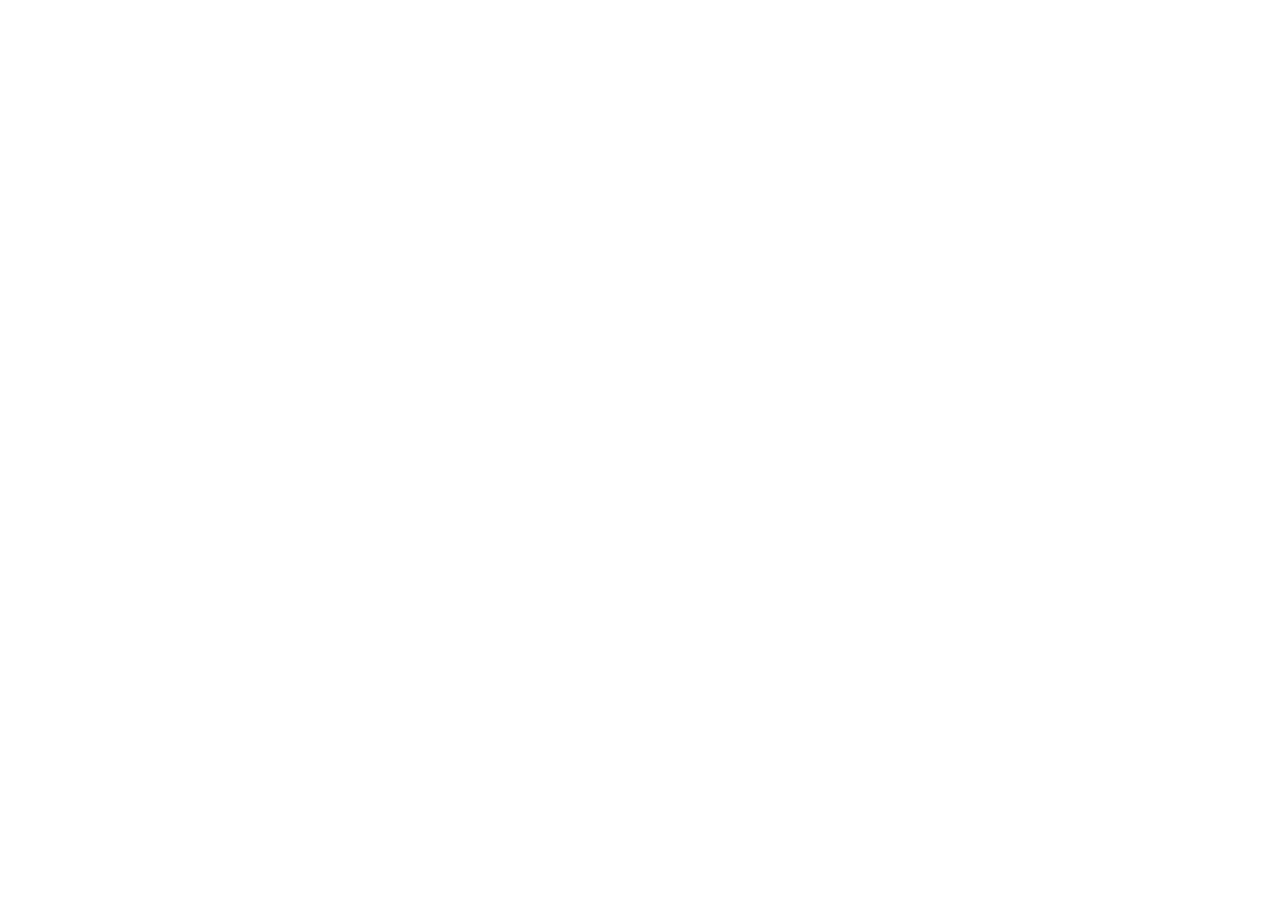
==== vision-map/index.html @ 617061dd "Add Vision Map landing page (built static site under /vision-map/) Financial Advisor Practice Audit " ====
<!doctype html>
<html lang="en">
  <head>
    <meta charset="UTF-8" />
    <meta name="viewport" content="width=device-width, initial-scale=1.0" />
    <title>Financial Advisor Practice Audit Tool | Good Life</title>
    <meta name="description" content="Run a financial plan on your own career. This free seven-part diagnostic helps financial advisors audit their practice, identify gaps, and build toward their goals.">

    <!-- GitHub Pages SPA: restore the real path saved by 404.html before the app boots -->
    <script type="text/javascript">
      (function (l) {
        if (l.search[1] === '/') {
          var decoded = l.search.slice(1).split('&').map(function (s) {
            return s.replace(/~and~/g, '&');
          }).join('?');
          window.history.replaceState(null, null, l.pathname.slice(0, -1) + decoded + l.hash);
        }
      })(window.location);
    </script>
    <meta name="author" content="Lovable" />

    <!-- TODO: Update og:title to match your application name -->
    
    
    <meta property="og:type" content="website" />
    <meta property="og:image" content="https://pub-bb2e103a32db4e198524a2e9ed8f35b4.r2.dev/fb4a0a81-963c-4d9f-8e84-7c8d6683bd85/id-preview-613f5fce--10c4ae53-5c97-4cbe-b4d2-ba5c168e3c31.lovable.app-1775057575527.png">

    <meta name="twitter:card" content="summary_large_image" />
    <meta name="twitter:site" content="@Lovable" />
    <meta name="twitter:image" content="https://pub-bb2e103a32db4e198524a2e9ed8f35b4.r2.dev/fb4a0a81-963c-4d9f-8e84-7c8d6683bd85/id-preview-613f5fce--10c4ae53-5c97-4cbe-b4d2-ba5c168e3c31.lovable.app-1775057575527.png">
  <meta property="og:title" content="Financial Advisor Practice Audit Tool | Good Life">
  <meta name="twitter:title" content="Financial Advisor Practice Audit Tool | Good Life">
  <meta property="og:description" content="Run a financial plan on your own career. This free seven-part diagnostic helps financial advisors audit their practice, identify gaps, and build toward their goals.">
  <meta name="twitter:description" content="Run a financial plan on your own career. This free seven-part diagnostic helps financial advisors audit their practice, identify gaps, and build toward their goals.">

    <!-- LinkedIn Insight Tag -->
    <script type="text/javascript">
      _linkedin_partner_id = "6134506";
      window._linkedin_data_partner_ids = window._linkedin_data_partner_ids || [];
      window._linkedin_data_partner_ids.push(_linkedin_partner_id);
    </script>
    <script type="text/javascript">
      (function(l) {
        if (!l) {
          window.lintrk = function(a,b) { window.lintrk.q.push([a,b]); };
          window.lintrk.q = [];
        }
        var s = document.getElementsByTagName("script")[0];
        var b = document.createElement("script");
        b.type = "text/javascript";
        b.async = true;
        b.src = "https://snap.licdn.com/li.lms-analytics/insight.min.js";
        s.parentNode.insertBefore(b, s);
      })(window.lintrk);
    </script>
    <script type="module" crossorigin src="/MadisonRothschildPortfolio-/vision-map/assets/index-zMKGMBoA.js"></script>
    <link rel="stylesheet" crossorigin href="/MadisonRothschildPortfolio-/vision-map/assets/index-D58qnoRh.css">
  </head>

  <body>
    <div id="root"></div>

    <!-- LinkedIn Insight Tag noscript fallback -->
    <noscript>
      <img height="1" width="1" style="display:none;" alt="" src="https://px.ads.linkedin.com/collect/?pid=6134506&fmt=gif" />
    </noscript>
  </body>
</html>
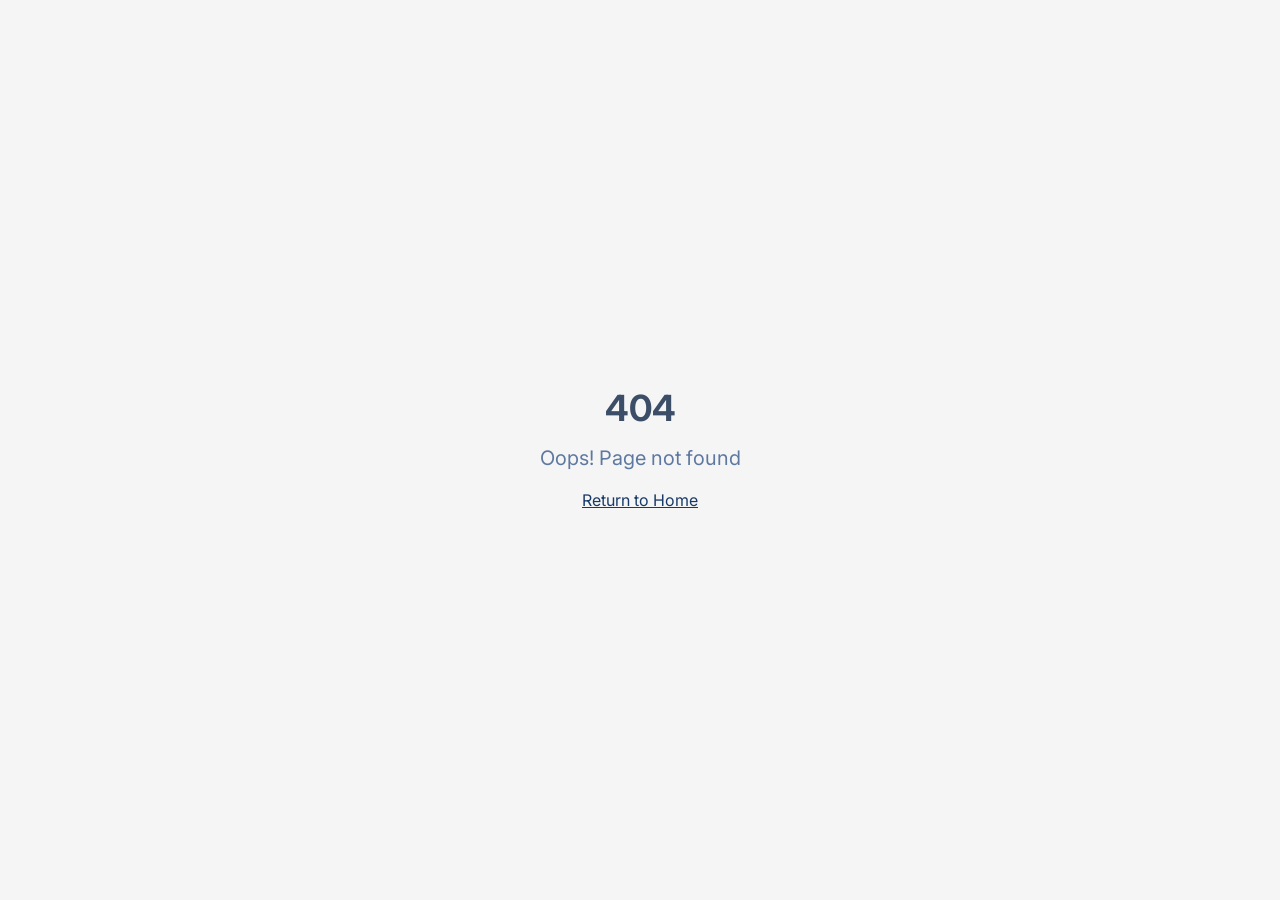
==== commit bf95ef42: "Fix Vision Map base path for Vercel (root /vision-map/) Rebuild static assets with base=/vision-map/" ====
--- a/vision-map/index.html
+++ b/vision-map/index.html
@@ -53,8 +53,8 @@
         s.parentNode.insertBefore(b, s);
       })(window.lintrk);
     </script>
-    <script type="module" crossorigin src="/MadisonRothschildPortfolio-/vision-map/assets/index-zMKGMBoA.js"></script>
-    <link rel="stylesheet" crossorigin href="/MadisonRothschildPortfolio-/vision-map/assets/index-D58qnoRh.css">
+    <script type="module" crossorigin src="/vision-map/assets/index-cSbqWLUm.js"></script>
+    <link rel="stylesheet" crossorigin href="/vision-map/assets/index-D58qnoRh.css">
   </head>
 
   <body>
--- a/vision-map/assets/index-D58qnoRh.css
+++ b/vision-map/assets/index-D58qnoRh.css
@@ -0,0 +1 @@
+@import"https://fonts.googleapis.com/css2?family=Inter:wght@300;400;500;600;700&family=Playfair+Display:wght@600;700&display=swap";*,:before,:after{--tw-border-spacing-x: 0;--tw-border-spacing-y: 0;--tw-translate-x: 0;--tw-translate-y: 0;--tw-rotate: 0;--tw-skew-x: 0;--tw-skew-y: 0;--tw-scale-x: 1;--tw-scale-y: 1;--tw-pan-x: ;--tw-pan-y: ;--tw-pinch-zoom: ;--tw-scroll-snap-strictness: proximity;--tw-gradient-from-position: ;--tw-gradient-via-position: ;--tw-gradient-to-position: ;--tw-ordinal: ;--tw-slashed-zero: ;--tw-numeric-figure: ;--tw-numeric-spacing: ;--tw-numeric-fraction: ;--tw-ring-inset: ;--tw-ring-offset-width: 0px;--tw-ring-offset-color: #fff;--tw-ring-color: rgb(59 130 246 / .5);--tw-ring-offset-shadow: 0 0 #0000;--tw-ring-shadow: 0 0 #0000;--tw-shadow: 0 0 #0000;--tw-shadow-colored: 0 0 #0000;--tw-blur: ;--tw-brightness: ;--tw-contrast: ;--tw-grayscale: ;--tw-hue-rotate: ;--tw-invert: ;--tw-saturate: ;--tw-sepia: ;--tw-drop-shadow: ;--tw-backdrop-blur: ;--tw-backdrop-brightness: ;--tw-backdrop-contrast: ;--tw-backdrop-grayscale: ;--tw-backdrop-hue-rotate: ;--tw-backdrop-invert: ;--tw-backdrop-opacity: ;--tw-backdrop-saturate: ;--tw-backdrop-sepia: ;--tw-contain-size: ;--tw-contain-layout: ;--tw-contain-paint: ;--tw-contain-style: }::backdrop{--tw-border-spacing-x: 0;--tw-border-spacing-y: 0;--tw-translate-x: 0;--tw-translate-y: 0;--tw-rotate: 0;--tw-skew-x: 0;--tw-skew-y: 0;--tw-scale-x: 1;--tw-scale-y: 1;--tw-pan-x: ;--tw-pan-y: ;--tw-pinch-zoom: ;--tw-scroll-snap-strictness: proximity;--tw-gradient-from-position: ;--tw-gradient-via-position: ;--tw-gradient-to-position: ;--tw-ordinal: ;--tw-slashed-zero: ;--tw-numeric-figure: ;--tw-numeric-spacing: ;--tw-numeric-fraction: ;--tw-ring-inset: ;--tw-ring-offset-width: 0px;--tw-ring-offset-color: #fff;--tw-ring-color: rgb(59 130 246 / .5);--tw-ring-offset-shadow: 0 0 #0000;--tw-ring-shadow: 0 0 #0000;--tw-shadow: 0 0 #0000;--tw-shadow-colored: 0 0 #0000;--tw-blur: ;--tw-brightness: ;--tw-contrast: ;--tw-grayscale: ;--tw-hue-rotate: ;--tw-invert: ;--tw-saturate: ;--tw-sepia: ;--tw-drop-shadow: ;--tw-backdrop-blur: ;--tw-backdrop-brightness: ;--tw-backdrop-contrast: ;--tw-backdrop-grayscale: ;--tw-backdrop-hue-rotate: ;--tw-backdrop-invert: ;--tw-backdrop-opacity: ;--tw-backdrop-saturate: ;--tw-backdrop-sepia: ;--tw-contain-size: ;--tw-contain-layout: ;--tw-contain-paint: ;--tw-contain-style: }*,:before,:after{box-sizing:border-box;border-width:0;border-style:solid;border-color:#e5e7eb}:before,:after{--tw-content: ""}html,:host{line-height:1.5;-webkit-text-size-adjust:100%;-moz-tab-size:4;-o-tab-size:4;tab-size:4;font-family:Inter,system-ui,sans-serif;font-feature-settings:normal;font-variation-settings:normal;-webkit-tap-highlight-color:transparent}body{margin:0;line-height:inherit}hr{height:0;color:inherit;border-top-width:1px}abbr:where([title]){-webkit-text-decoration:underline dotted;text-decoration:underline dotted}h1,h2,h3,h4,h5,h6{font-size:inherit;font-weight:inherit}a{color:inherit;text-decoration:inherit}b,strong{font-weight:bolder}code,kbd,samp,pre{font-family:ui-monospace,SFMono-Regular,Menlo,Monaco,Consolas,Liberation Mono,Courier New,monospace;font-feature-settings:normal;font-variation-settings:normal;font-size:1em}small{font-size:80%}sub,sup{font-size:75%;line-height:0;position:relative;vertical-align:baseline}sub{bottom:-.25em}sup{top:-.5em}table{text-indent:0;border-color:inherit;border-collapse:collapse}button,input,optgroup,select,textarea{font-family:inherit;font-feature-settings:inherit;font-variation-settings:inherit;font-size:100%;font-weight:inherit;line-height:inherit;letter-spacing:inherit;color:inherit;margin:0;padding:0}button,select{text-transform:none}button,input:where([type=button]),input:where([type=reset]),input:where([type=submit]){-webkit-appearance:button;background-color:transparent;background-image:none}:-moz-focusring{outline:auto}:-moz-ui-invalid{box-shadow:none}progress{vertical-align:baseline}::-webkit-inner-spin-button,::-webkit-outer-spin-button{height:auto}[type=search]{-webkit-appearance:textfield;outline-offset:-2px}::-webkit-search-decoration{-webkit-appearance:none}::-webkit-file-upload-button{-webkit-appearance:button;font:inherit}summary{display:list-item}blockquote,dl,dd,h1,h2,h3,h4,h5,h6,hr,figure,p,pre{margin:0}fieldset{margin:0;padding:0}legend{padding:0}ol,ul,menu{list-style:none;margin:0;padding:0}dialog{padding:0}textarea{resize:vertical}input::-moz-placeholder,textarea::-moz-placeholder{opacity:1;color:#9ca3af}input::placeholder,textarea::placeholder{opacity:1;color:#9ca3af}button,[role=button]{cursor:pointer}:disabled{cursor:default}img,svg,video,canvas,audio,iframe,embed,object{display:block;vertical-align:middle}img,video{max-width:100%;height:auto}[hidden]:where(:not([hidden=until-found])){display:none}:root{--background: 0 0% 100%;--foreground: 216 26% 32%;--card: 0 0% 100%;--card-foreground: 216 26% 32%;--popover: 0 0% 100%;--popover-foreground: 216 26% 32%;--primary: 214 63% 25%;--primary-foreground: 0 0% 100%;--secondary: 0 0% 96%;--secondary-foreground: 214 63% 25%;--muted: 0 0% 96%;--muted-foreground: 216 26% 50%;--accent: 204 83% 40%;--accent-foreground: 0 0% 100%;--destructive: 0 84.2% 60.2%;--destructive-foreground: 0 0% 100%;--border: 0 0% 80%;--input: 0 0% 80%;--ring: 204 83% 40%;--radius: .5rem;--grass: 82 40% 53%;--grass-foreground: 0 0% 100%;--sidebar-background: 214 63% 25%;--sidebar-foreground: 0 0% 100%;--sidebar-primary: 204 83% 40%;--sidebar-primary-foreground: 0 0% 100%;--sidebar-accent: 216 26% 32%;--sidebar-accent-foreground: 0 0% 100%;--sidebar-border: 0 0% 80%;--sidebar-ring: 204 83% 40%}.dark{--background: 214 63% 10%;--foreground: 0 0% 96%;--card: 214 63% 14%;--card-foreground: 0 0% 96%;--popover: 214 63% 14%;--popover-foreground: 0 0% 96%;--primary: 204 83% 40%;--primary-foreground: 0 0% 100%;--secondary: 216 26% 22%;--secondary-foreground: 0 0% 96%;--muted: 216 26% 22%;--muted-foreground: 0 0% 70%;--accent: 204 83% 40%;--accent-foreground: 0 0% 100%;--destructive: 0 62.8% 30.6%;--destructive-foreground: 0 0% 100%;--border: 216 26% 22%;--input: 216 26% 22%;--ring: 204 83% 40%;--sidebar-background: 214 63% 10%;--sidebar-foreground: 0 0% 96%;--sidebar-primary: 204 83% 40%;--sidebar-primary-foreground: 0 0% 100%;--sidebar-accent: 216 26% 22%;--sidebar-accent-foreground: 0 0% 96%;--sidebar-border: 216 26% 22%;--sidebar-ring: 204 83% 40%}*{border-color:hsl(var(--border))}body{background-color:hsl(var(--background));font-family:Inter,system-ui,sans-serif;color:hsl(var(--foreground))}.sr-only{position:absolute;width:1px;height:1px;padding:0;margin:-1px;overflow:hidden;clip:rect(0,0,0,0);white-space:nowrap;border-width:0}.pointer-events-none{pointer-events:none}.pointer-events-auto{pointer-events:auto}.visible{visibility:visible}.invisible{visibility:hidden}.fixed{position:fixed}.absolute{position:absolute}.relative{position:relative}.inset-0{top:0;right:0;bottom:0;left:0}.inset-x-0{left:0;right:0}.inset-y-0{top:0;bottom:0}.-bottom-12{bottom:-3rem}.-left-12{left:-3rem}.-right-12{right:-3rem}.-top-12{top:-3rem}.bottom-0{bottom:0}.left-0{left:0}.left-1{left:.25rem}.left-1\/2{left:50%}.left-2{left:.5rem}.left-\[50\%\]{left:50%}.right-0{right:0}.right-1{right:.25rem}.right-2{right:.5rem}.right-3{right:.75rem}.right-4{right:1rem}.top-0{top:0}.top-1\.5{top:.375rem}.top-1\/2{top:50%}.top-2{top:.5rem}.top-3{top:.75rem}.top-3\.5{top:.875rem}.top-4{top:1rem}.top-\[1px\]{top:1px}.top-\[50\%\]{top:50%}.top-\[60\%\]{top:60%}.top-full{top:100%}.z-0{z-index:0}.z-10{z-index:10}.z-20{z-index:20}.z-50{z-index:50}.z-\[100\]{z-index:100}.z-\[1\]{z-index:1}.-mx-1{margin-left:-.25rem;margin-right:-.25rem}.mx-2{margin-left:.5rem;margin-right:.5rem}.mx-3\.5{margin-left:.875rem;margin-right:.875rem}.mx-auto{margin-left:auto;margin-right:auto}.my-0\.5{margin-top:.125rem;margin-bottom:.125rem}.my-1{margin-top:.25rem;margin-bottom:.25rem}.-ml-4{margin-left:-1rem}.-mt-4{margin-top:-1rem}.mb-0\.5{margin-bottom:.125rem}.mb-1{margin-bottom:.25rem}.mb-12{margin-bottom:3rem}.mb-14{margin-bottom:3.5rem}.mb-2{margin-bottom:.5rem}.mb-3{margin-bottom:.75rem}.mb-4{margin-bottom:1rem}.mb-5{margin-bottom:1.25rem}.mb-6{margin-bottom:1.5rem}.mb-8{margin-bottom:2rem}.ml-1{margin-left:.25rem}.ml-auto{margin-left:auto}.mr-2{margin-right:.5rem}.mt-0\.5{margin-top:.125rem}.mt-1{margin-top:.25rem}.mt-1\.5{margin-top:.375rem}.mt-2{margin-top:.5rem}.mt-24{margin-top:6rem}.mt-3{margin-top:.75rem}.mt-4{margin-top:1rem}.mt-5{margin-top:1.25rem}.mt-6{margin-top:1.5rem}.mt-8{margin-top:2rem}.mt-auto{margin-top:auto}.block{display:block}.inline-block{display:inline-block}.flex{display:flex}.inline-flex{display:inline-flex}.table{display:table}.grid{display:grid}.hidden{display:none}.aspect-square{aspect-ratio:1 / 1}.aspect-video{aspect-ratio:16 / 9}.size-4{width:1rem;height:1rem}.h-1{height:.25rem}.h-1\.5{height:.375rem}.h-10{height:2.5rem}.h-11{height:2.75rem}.h-12{height:3rem}.h-14{height:3.5rem}.h-2{height:.5rem}.h-2\.5{height:.625rem}.h-24{height:6rem}.h-3{height:.75rem}.h-3\.5{height:.875rem}.h-4{height:1rem}.h-5{height:1.25rem}.h-6{height:1.5rem}.h-7{height:1.75rem}.h-72{height:18rem}.h-8{height:2rem}.h-9{height:2.25rem}.h-96{height:24rem}.h-\[1px\]{height:1px}.h-\[2px\]{height:2px}.h-\[3px\]{height:3px}.h-\[400px\]{height:400px}.h-\[var\(--radix-navigation-menu-viewport-height\)\]{height:var(--radix-navigation-menu-viewport-height)}.h-\[var\(--radix-select-trigger-height\)\]{height:var(--radix-select-trigger-height)}.h-auto{height:auto}.h-full{height:100%}.h-px{height:1px}.h-svh{height:100svh}.max-h-96{max-height:24rem}.max-h-\[300px\]{max-height:300px}.max-h-screen{max-height:100vh}.min-h-0{min-height:0px}.min-h-\[44px\]{min-height:44px}.min-h-\[80px\]{min-height:80px}.min-h-screen{min-height:100vh}.min-h-svh{min-height:100svh}.w-0{width:0px}.w-1{width:.25rem}.w-1\.5{width:.375rem}.w-1\/2{width:50%}.w-10{width:2.5rem}.w-11{width:2.75rem}.w-14{width:3.5rem}.w-2{width:.5rem}.w-2\.5{width:.625rem}.w-2\/3{width:66.666667%}.w-24{width:6rem}.w-3{width:.75rem}.w-3\.5{width:.875rem}.w-3\/4{width:75%}.w-4{width:1rem}.w-5{width:1.25rem}.w-6{width:1.5rem}.w-64{width:16rem}.w-7{width:1.75rem}.w-72{width:18rem}.w-8{width:2rem}.w-9{width:2.25rem}.w-96{width:24rem}.w-\[--sidebar-width\]{width:var(--sidebar-width)}.w-\[100px\]{width:100px}.w-\[1px\]{width:1px}.w-\[2px\]{width:2px}.w-\[500px\]{width:500px}.w-auto{width:auto}.w-full{width:100%}.w-max{width:-moz-max-content;width:max-content}.w-px{width:1px}.min-w-0{min-width:0px}.min-w-5{min-width:1.25rem}.min-w-\[12rem\]{min-width:12rem}.min-w-\[320px\]{min-width:320px}.min-w-\[8rem\]{min-width:8rem}.min-w-\[var\(--radix-select-trigger-width\)\]{min-width:var(--radix-select-trigger-width)}.max-w-2xl{max-width:42rem}.max-w-3xl{max-width:48rem}.max-w-4xl{max-width:56rem}.max-w-6xl{max-width:72rem}.max-w-\[--skeleton-width\]{max-width:var(--skeleton-width)}.max-w-\[760px\]{max-width:760px}.max-w-\[900px\]{max-width:900px}.max-w-lg{max-width:32rem}.max-w-max{max-width:-moz-max-content;max-width:max-content}.max-w-md{max-width:28rem}.flex-1{flex:1 1 0%}.shrink-0{flex-shrink:0}.grow{flex-grow:1}.grow-0{flex-grow:0}.basis-full{flex-basis:100%}.caption-bottom{caption-side:bottom}.border-collapse{border-collapse:collapse}.-translate-x-1\/2{--tw-translate-x: -50%;transform:translate(var(--tw-translate-x),var(--tw-translate-y)) rotate(var(--tw-rotate)) skew(var(--tw-skew-x)) skewY(var(--tw-skew-y)) scaleX(var(--tw-scale-x)) scaleY(var(--tw-scale-y))}.-translate-x-px{--tw-translate-x: -1px;transform:translate(var(--tw-translate-x),var(--tw-translate-y)) rotate(var(--tw-rotate)) skew(var(--tw-skew-x)) skewY(var(--tw-skew-y)) scaleX(var(--tw-scale-x)) scaleY(var(--tw-scale-y))}.-translate-y-1\/2{--tw-translate-y: -50%;transform:translate(var(--tw-translate-x),var(--tw-translate-y)) rotate(var(--tw-rotate)) skew(var(--tw-skew-x)) skewY(var(--tw-skew-y)) scaleX(var(--tw-scale-x)) scaleY(var(--tw-scale-y))}.translate-x-\[-50\%\]{--tw-translate-x: -50%;transform:translate(var(--tw-translate-x),var(--tw-translate-y)) rotate(var(--tw-rotate)) skew(var(--tw-skew-x)) skewY(var(--tw-skew-y)) scaleX(var(--tw-scale-x)) scaleY(var(--tw-scale-y))}.translate-x-px{--tw-translate-x: 1px;transform:translate(var(--tw-translate-x),var(--tw-translate-y)) rotate(var(--tw-rotate)) skew(var(--tw-skew-x)) skewY(var(--tw-skew-y)) scaleX(var(--tw-scale-x)) scaleY(var(--tw-scale-y))}.translate-y-\[-50\%\]{--tw-translate-y: -50%;transform:translate(var(--tw-translate-x),var(--tw-translate-y)) rotate(var(--tw-rotate)) skew(var(--tw-skew-x)) skewY(var(--tw-skew-y)) scaleX(var(--tw-scale-x)) scaleY(var(--tw-scale-y))}.rotate-45{--tw-rotate: 45deg;transform:translate(var(--tw-translate-x),var(--tw-translate-y)) rotate(var(--tw-rotate)) skew(var(--tw-skew-x)) skewY(var(--tw-skew-y)) scaleX(var(--tw-scale-x)) scaleY(var(--tw-scale-y))}.rotate-90{--tw-rotate: 90deg;transform:translate(var(--tw-translate-x),var(--tw-translate-y)) rotate(var(--tw-rotate)) skew(var(--tw-skew-x)) skewY(var(--tw-skew-y)) scaleX(var(--tw-scale-x)) scaleY(var(--tw-scale-y))}.transform{transform:translate(var(--tw-translate-x),var(--tw-translate-y)) rotate(var(--tw-rotate)) skew(var(--tw-skew-x)) skewY(var(--tw-skew-y)) scaleX(var(--tw-scale-x)) scaleY(var(--tw-scale-y))}@keyframes fade-in{0%{opacity:0;transform:translateY(10px)}to{opacity:1;transform:translateY(0)}}.animate-fade-in{animation:fade-in .5s ease-out forwards}@keyframes pulse{50%{opacity:.5}}.animate-pulse{animation:pulse 2s cubic-bezier(.4,0,.6,1) infinite}.animate-twinkle-1{animation:twinkle 3s ease-in-out infinite}.animate-twinkle-2{animation:twinkle 4s ease-in-out .5s infinite}.animate-twinkle-3{animation:twinkle 3.5s ease-in-out 1s infinite}.animate-twinkle-4{animation:twinkle 4.5s ease-in-out 1.5s infinite}@keyframes twinkle{0%,to{opacity:.2;transform:scale(1)}50%{opacity:.8;transform:scale(1.6)}}.animate-twinkle-5{animation:twinkle 3.8s ease-in-out .8s infinite}.cursor-default{cursor:default}.cursor-pointer{cursor:pointer}.touch-none{touch-action:none}.select-none{-webkit-user-select:none;-moz-user-select:none;user-select:none}.list-none{list-style-type:none}.grid-cols-2{grid-template-columns:repeat(2,minmax(0,1fr))}.grid-cols-4{grid-template-columns:repeat(4,minmax(0,1fr))}.grid-cols-\[1fr_1fr_1fr\]{grid-template-columns:1fr 1fr 1fr}.flex-row{flex-direction:row}.flex-col{flex-direction:column}.flex-col-reverse{flex-direction:column-reverse}.flex-wrap{flex-wrap:wrap}.items-start{align-items:flex-start}.items-end{align-items:flex-end}.items-center{align-items:center}.items-stretch{align-items:stretch}.justify-center{justify-content:center}.justify-between{justify-content:space-between}.gap-1{gap:.25rem}.gap-1\.5{gap:.375rem}.gap-2{gap:.5rem}.gap-2\.5{gap:.625rem}.gap-3{gap:.75rem}.gap-4{gap:1rem}.gap-6{gap:1.5rem}.gap-8{gap:2rem}.gap-\[3px\]{gap:3px}.space-x-1>:not([hidden])~:not([hidden]){--tw-space-x-reverse: 0;margin-right:calc(.25rem * var(--tw-space-x-reverse));margin-left:calc(.25rem * calc(1 - var(--tw-space-x-reverse)))}.space-x-4>:not([hidden])~:not([hidden]){--tw-space-x-reverse: 0;margin-right:calc(1rem * var(--tw-space-x-reverse));margin-left:calc(1rem * calc(1 - var(--tw-space-x-reverse)))}.space-y-1>:not([hidden])~:not([hidden]){--tw-space-y-reverse: 0;margin-top:calc(.25rem * calc(1 - var(--tw-space-y-reverse)));margin-bottom:calc(.25rem * var(--tw-space-y-reverse))}.space-y-1\.5>:not([hidden])~:not([hidden]){--tw-space-y-reverse: 0;margin-top:calc(.375rem * calc(1 - var(--tw-space-y-reverse)));margin-bottom:calc(.375rem * var(--tw-space-y-reverse))}.space-y-10>:not([hidden])~:not([hidden]){--tw-space-y-reverse: 0;margin-top:calc(2.5rem * calc(1 - var(--tw-space-y-reverse)));margin-bottom:calc(2.5rem * var(--tw-space-y-reverse))}.space-y-2>:not([hidden])~:not([hidden]){--tw-space-y-reverse: 0;margin-top:calc(.5rem * calc(1 - var(--tw-space-y-reverse)));margin-bottom:calc(.5rem * var(--tw-space-y-reverse))}.space-y-2\.5>:not([hidden])~:not([hidden]){--tw-space-y-reverse: 0;margin-top:calc(.625rem * calc(1 - var(--tw-space-y-reverse)));margin-bottom:calc(.625rem * var(--tw-space-y-reverse))}.space-y-3>:not([hidden])~:not([hidden]){--tw-space-y-reverse: 0;margin-top:calc(.75rem * calc(1 - var(--tw-space-y-reverse)));margin-bottom:calc(.75rem * var(--tw-space-y-reverse))}.space-y-4>:not([hidden])~:not([hidden]){--tw-space-y-reverse: 0;margin-top:calc(1rem * calc(1 - var(--tw-space-y-reverse)));margin-bottom:calc(1rem * var(--tw-space-y-reverse))}.space-y-5>:not([hidden])~:not([hidden]){--tw-space-y-reverse: 0;margin-top:calc(1.25rem * calc(1 - var(--tw-space-y-reverse)));margin-bottom:calc(1.25rem * var(--tw-space-y-reverse))}.space-y-6>:not([hidden])~:not([hidden]){--tw-space-y-reverse: 0;margin-top:calc(1.5rem * calc(1 - var(--tw-space-y-reverse)));margin-bottom:calc(1.5rem * var(--tw-space-y-reverse))}.overflow-auto{overflow:auto}.overflow-hidden{overflow:hidden}.overflow-y-auto{overflow-y:auto}.overflow-x-hidden{overflow-x:hidden}.whitespace-nowrap{white-space:nowrap}.break-words{overflow-wrap:break-word}.rounded{border-radius:.25rem}.rounded-2xl{border-radius:1rem}.rounded-\[18px\]{border-radius:18px}.rounded-\[2px\]{border-radius:2px}.rounded-\[inherit\]{border-radius:inherit}.rounded-full{border-radius:9999px}.rounded-lg{border-radius:var(--radius)}.rounded-md{border-radius:calc(var(--radius) - 2px)}.rounded-sm{border-radius:calc(var(--radius) - 4px)}.rounded-xl{border-radius:.75rem}.rounded-b-full{border-bottom-right-radius:9999px;border-bottom-left-radius:9999px}.rounded-t-\[10px\]{border-top-left-radius:10px;border-top-right-radius:10px}.rounded-tl-sm{border-top-left-radius:calc(var(--radius) - 4px)}.border{border-width:1px}.border-2{border-width:2px}.border-4{border-width:4px}.border-\[1\.5px\]{border-width:1.5px}.border-y{border-top-width:1px;border-bottom-width:1px}.border-b{border-bottom-width:1px}.border-l{border-left-width:1px}.border-r{border-right-width:1px}.border-t{border-top-width:1px}.border-dashed{border-style:dashed}.border-\[--color-border\]{border-color:var(--color-border)}.border-accent{border-color:hsl(var(--accent))}.border-accent\/30{border-color:hsl(var(--accent) / .3)}.border-accent\/40{border-color:hsl(var(--accent) / .4)}.border-amber-200{--tw-border-opacity: 1;border-color:rgb(253 230 138 / var(--tw-border-opacity, 1))}.border-border{border-color:hsl(var(--border))}.border-border\/50{border-color:hsl(var(--border) / .5)}.border-destructive{border-color:hsl(var(--destructive))}.border-destructive\/20{border-color:hsl(var(--destructive) / .2)}.border-destructive\/50{border-color:hsl(var(--destructive) / .5)}.border-input{border-color:hsl(var(--input))}.border-primary{border-color:hsl(var(--primary))}.border-sidebar-border{border-color:hsl(var(--sidebar-border))}.border-transparent{border-color:transparent}.border-white\/20{border-color:#fff3}.border-white\/30{border-color:#ffffff4d}.border-l-transparent{border-left-color:transparent}.border-t-transparent{border-top-color:transparent}.bg-\[--color-bg\]{background-color:var(--color-bg)}.bg-accent{background-color:hsl(var(--accent))}.bg-accent\/10{background-color:hsl(var(--accent) / .1)}.bg-accent\/5{background-color:hsl(var(--accent) / .05)}.bg-amber-50{--tw-bg-opacity: 1;background-color:rgb(255 251 235 / var(--tw-bg-opacity, 1))}.bg-background{background-color:hsl(var(--background))}.bg-background\/60{background-color:hsl(var(--background) / .6)}.bg-black\/80{background-color:#000c}.bg-border{background-color:hsl(var(--border))}.bg-card{background-color:hsl(var(--card))}.bg-destructive{background-color:hsl(var(--destructive))}.bg-destructive\/5{background-color:hsl(var(--destructive) / .05)}.bg-foreground{background-color:hsl(var(--foreground))}.bg-green-400{--tw-bg-opacity: 1;background-color:rgb(74 222 128 / var(--tw-bg-opacity, 1))}.bg-muted{background-color:hsl(var(--muted))}.bg-muted\/30{background-color:hsl(var(--muted) / .3)}.bg-muted\/50{background-color:hsl(var(--muted) / .5)}.bg-popover{background-color:hsl(var(--popover))}.bg-primary{background-color:hsl(var(--primary))}.bg-secondary{background-color:hsl(var(--secondary))}.bg-secondary\/30{background-color:hsl(var(--secondary) / .3)}.bg-sidebar{background-color:hsl(var(--sidebar-background))}.bg-sidebar-border{background-color:hsl(var(--sidebar-border))}.bg-transparent{background-color:transparent}.bg-white{--tw-bg-opacity: 1;background-color:rgb(255 255 255 / var(--tw-bg-opacity, 1))}.bg-white\/10{background-color:#ffffff1a}.bg-white\/20{background-color:#fff3}.bg-white\/30{background-color:#ffffff4d}.bg-white\/40{background-color:#fff6}.bg-white\/45{background-color:#ffffff73}.bg-white\/50{background-color:#ffffff80}.bg-white\/55{background-color:#ffffff8c}.bg-white\/60{background-color:#fff9}.bg-cover{background-size:cover}.bg-center{background-position:center}.bg-no-repeat{background-repeat:no-repeat}.fill-current{fill:currentColor}.p-0{padding:0}.p-1{padding:.25rem}.p-2{padding:.5rem}.p-3{padding:.75rem}.p-4{padding:1rem}.p-5{padding:1.25rem}.p-6{padding:1.5rem}.p-8{padding:2rem}.p-\[1px\]{padding:1px}.px-1{padding-left:.25rem;padding-right:.25rem}.px-10{padding-left:2.5rem;padding-right:2.5rem}.px-2{padding-left:.5rem;padding-right:.5rem}.px-2\.5{padding-left:.625rem;padding-right:.625rem}.px-3{padding-left:.75rem;padding-right:.75rem}.px-4{padding-left:1rem;padding-right:1rem}.px-5{padding-left:1.25rem;padding-right:1.25rem}.px-6{padding-left:1.5rem;padding-right:1.5rem}.px-8{padding-left:2rem;padding-right:2rem}.py-0\.5{padding-top:.125rem;padding-bottom:.125rem}.py-1{padding-top:.25rem;padding-bottom:.25rem}.py-1\.5{padding-top:.375rem;padding-bottom:.375rem}.py-10{padding-top:2.5rem;padding-bottom:2.5rem}.py-16{padding-top:4rem;padding-bottom:4rem}.py-2{padding-top:.5rem;padding-bottom:.5rem}.py-2\.5{padding-top:.625rem;padding-bottom:.625rem}.py-3{padding-top:.75rem;padding-bottom:.75rem}.py-4{padding-top:1rem;padding-bottom:1rem}.py-6{padding-top:1.5rem;padding-bottom:1.5rem}.py-8{padding-top:2rem;padding-bottom:2rem}.pb-3{padding-bottom:.75rem}.pb-4{padding-bottom:1rem}.pb-6{padding-bottom:1.5rem}.pb-\[340px\]{padding-bottom:340px}.pl-2\.5{padding-left:.625rem}.pl-4{padding-left:1rem}.pl-8{padding-left:2rem}.pr-2{padding-right:.5rem}.pr-2\.5{padding-right:.625rem}.pr-8{padding-right:2rem}.pt-0{padding-top:0}.pt-1{padding-top:.25rem}.pt-12{padding-top:3rem}.pt-2{padding-top:.5rem}.pt-20{padding-top:5rem}.pt-3{padding-top:.75rem}.pt-4{padding-top:1rem}.pt-6{padding-top:1.5rem}.text-left{text-align:left}.text-center{text-align:center}.align-middle{vertical-align:middle}.font-display{font-family:Playfair Display,Georgia,serif}.font-mono{font-family:ui-monospace,SFMono-Regular,Menlo,Monaco,Consolas,Liberation Mono,Courier New,monospace}.text-2xl{font-size:1.5rem;line-height:2rem}.text-3xl{font-size:1.875rem;line-height:2.25rem}.text-4xl{font-size:2.25rem;line-height:2.5rem}.text-\[0\.8rem\]{font-size:.8rem}.text-\[10px\]{font-size:10px}.text-\[11px\]{font-size:11px}.text-base{font-size:1rem;line-height:1.5rem}.text-lg{font-size:1.125rem;line-height:1.75rem}.text-sm{font-size:.875rem;line-height:1.25rem}.text-xl{font-size:1.25rem;line-height:1.75rem}.text-xs{font-size:.75rem;line-height:1rem}.font-bold{font-weight:700}.font-medium{font-weight:500}.font-normal{font-weight:400}.font-semibold{font-weight:600}.uppercase{text-transform:uppercase}.tabular-nums{--tw-numeric-spacing: tabular-nums;font-variant-numeric:var(--tw-ordinal) var(--tw-slashed-zero) var(--tw-numeric-figure) var(--tw-numeric-spacing) var(--tw-numeric-fraction)}.leading-none{line-height:1}.leading-relaxed{line-height:1.625}.leading-tight{line-height:1.25}.tracking-\[0\.15em\]{letter-spacing:.15em}.tracking-tight{letter-spacing:-.025em}.tracking-wide{letter-spacing:.025em}.tracking-wider{letter-spacing:.05em}.tracking-widest{letter-spacing:.1em}.text-accent{color:hsl(var(--accent))}.text-accent-foreground{color:hsl(var(--accent-foreground))}.text-amber-600{--tw-text-opacity: 1;color:rgb(217 119 6 / var(--tw-text-opacity, 1))}.text-card-foreground{color:hsl(var(--card-foreground))}.text-current{color:currentColor}.text-destructive{color:hsl(var(--destructive))}.text-destructive-foreground{color:hsl(var(--destructive-foreground))}.text-foreground{color:hsl(var(--foreground))}.text-foreground\/40{color:hsl(var(--foreground) / .4)}.text-foreground\/50{color:hsl(var(--foreground) / .5)}.text-muted-foreground{color:hsl(var(--muted-foreground))}.text-muted-foreground\/40{color:hsl(var(--muted-foreground) / .4)}.text-popover-foreground{color:hsl(var(--popover-foreground))}.text-primary{color:hsl(var(--primary))}.text-primary-foreground{color:hsl(var(--primary-foreground))}.text-secondary-foreground{color:hsl(var(--secondary-foreground))}.text-sidebar-foreground{color:hsl(var(--sidebar-foreground))}.text-sidebar-foreground\/70{color:hsl(var(--sidebar-foreground) / .7)}.text-white{--tw-text-opacity: 1;color:rgb(255 255 255 / var(--tw-text-opacity, 1))}.text-white\/30{color:#ffffff4d}.text-white\/50{color:#ffffff80}.text-white\/60{color:#fff9}.text-white\/70{color:#ffffffb3}.text-white\/80{color:#fffc}.underline{text-decoration-line:underline}.underline-offset-4{text-underline-offset:4px}.opacity-0{opacity:0}.opacity-15{opacity:.15}.opacity-20{opacity:.2}.opacity-50{opacity:.5}.opacity-60{opacity:.6}.opacity-70{opacity:.7}.opacity-80{opacity:.8}.opacity-85{opacity:.85}.opacity-90{opacity:.9}.opacity-\[0\.07\]{opacity:.07}.shadow-\[0_0_0_1px_hsl\(var\(--sidebar-border\)\)\]{--tw-shadow: 0 0 0 1px hsl(var(--sidebar-border));--tw-shadow-colored: 0 0 0 1px var(--tw-shadow-color);box-shadow:var(--tw-ring-offset-shadow, 0 0 #0000),var(--tw-ring-shadow, 0 0 #0000),var(--tw-shadow)}.shadow-lg{--tw-shadow: 0 10px 15px -3px rgb(0 0 0 / .1), 0 4px 6px -4px rgb(0 0 0 / .1);--tw-shadow-colored: 0 10px 15px -3px var(--tw-shadow-color), 0 4px 6px -4px var(--tw-shadow-color);box-shadow:var(--tw-ring-offset-shadow, 0 0 #0000),var(--tw-ring-shadow, 0 0 #0000),var(--tw-shadow)}.shadow-md{--tw-shadow: 0 4px 6px -1px rgb(0 0 0 / .1), 0 2px 4px -2px rgb(0 0 0 / .1);--tw-shadow-colored: 0 4px 6px -1px var(--tw-shadow-color), 0 2px 4px -2px var(--tw-shadow-color);box-shadow:var(--tw-ring-offset-shadow, 0 0 #0000),var(--tw-ring-shadow, 0 0 #0000),var(--tw-shadow)}.shadow-none{--tw-shadow: 0 0 #0000;--tw-shadow-colored: 0 0 #0000;box-shadow:var(--tw-ring-offset-shadow, 0 0 #0000),var(--tw-ring-shadow, 0 0 #0000),var(--tw-shadow)}.shadow-sm{--tw-shadow: 0 1px 2px 0 rgb(0 0 0 / .05);--tw-shadow-colored: 0 1px 2px 0 var(--tw-shadow-color);box-shadow:var(--tw-ring-offset-shadow, 0 0 #0000),var(--tw-ring-shadow, 0 0 #0000),var(--tw-shadow)}.shadow-xl{--tw-shadow: 0 20px 25px -5px rgb(0 0 0 / .1), 0 8px 10px -6px rgb(0 0 0 / .1);--tw-shadow-colored: 0 20px 25px -5px var(--tw-shadow-color), 0 8px 10px -6px var(--tw-shadow-color);box-shadow:var(--tw-ring-offset-shadow, 0 0 #0000),var(--tw-ring-shadow, 0 0 #0000),var(--tw-shadow)}.outline-none{outline:2px solid transparent;outline-offset:2px}.outline{outline-style:solid}.ring-0{--tw-ring-offset-shadow: var(--tw-ring-inset) 0 0 0 var(--tw-ring-offset-width) var(--tw-ring-offset-color);--tw-ring-shadow: var(--tw-ring-inset) 0 0 0 calc(0px + var(--tw-ring-offset-width)) var(--tw-ring-color);box-shadow:var(--tw-ring-offset-shadow),var(--tw-ring-shadow),var(--tw-shadow, 0 0 #0000)}.ring-2{--tw-ring-offset-shadow: var(--tw-ring-inset) 0 0 0 var(--tw-ring-offset-width) var(--tw-ring-offset-color);--tw-ring-shadow: var(--tw-ring-inset) 0 0 0 calc(2px + var(--tw-ring-offset-width)) var(--tw-ring-color);box-shadow:var(--tw-ring-offset-shadow),var(--tw-ring-shadow),var(--tw-shadow, 0 0 #0000)}.ring-ring{--tw-ring-color: hsl(var(--ring))}.ring-sidebar-ring{--tw-ring-color: hsl(var(--sidebar-ring))}.ring-offset-background{--tw-ring-offset-color: hsl(var(--background))}.blur{--tw-blur: blur(8px);filter:var(--tw-blur) var(--tw-brightness) var(--tw-contrast) var(--tw-grayscale) var(--tw-hue-rotate) var(--tw-invert) var(--tw-saturate) var(--tw-sepia) var(--tw-drop-shadow)}.blur-3xl{--tw-blur: blur(64px);filter:var(--tw-blur) var(--tw-brightness) var(--tw-contrast) var(--tw-grayscale) var(--tw-hue-rotate) var(--tw-invert) var(--tw-saturate) var(--tw-sepia) var(--tw-drop-shadow)}.blur-md{--tw-blur: blur(12px);filter:var(--tw-blur) var(--tw-brightness) var(--tw-contrast) var(--tw-grayscale) var(--tw-hue-rotate) var(--tw-invert) var(--tw-saturate) var(--tw-sepia) var(--tw-drop-shadow)}.invert{--tw-invert: invert(100%);filter:var(--tw-blur) var(--tw-brightness) var(--tw-contrast) var(--tw-grayscale) var(--tw-hue-rotate) var(--tw-invert) var(--tw-saturate) var(--tw-sepia) var(--tw-drop-shadow)}.filter{filter:var(--tw-blur) var(--tw-brightness) var(--tw-contrast) var(--tw-grayscale) var(--tw-hue-rotate) var(--tw-invert) var(--tw-saturate) var(--tw-sepia) var(--tw-drop-shadow)}.backdrop-blur-sm{--tw-backdrop-blur: blur(4px);-webkit-backdrop-filter:var(--tw-backdrop-blur) var(--tw-backdrop-brightness) var(--tw-backdrop-contrast) var(--tw-backdrop-grayscale) var(--tw-backdrop-hue-rotate) var(--tw-backdrop-invert) var(--tw-backdrop-opacity) var(--tw-backdrop-saturate) var(--tw-backdrop-sepia);backdrop-filter:var(--tw-backdrop-blur) var(--tw-backdrop-brightness) var(--tw-backdrop-contrast) var(--tw-backdrop-grayscale) var(--tw-backdrop-hue-rotate) var(--tw-backdrop-invert) var(--tw-backdrop-opacity) var(--tw-backdrop-saturate) var(--tw-backdrop-sepia)}.transition{transition-property:color,background-color,border-color,text-decoration-color,fill,stroke,opacity,box-shadow,transform,filter,-webkit-backdrop-filter;transition-property:color,background-color,border-color,text-decoration-color,fill,stroke,opacity,box-shadow,transform,filter,backdrop-filter;transition-property:color,background-color,border-color,text-decoration-color,fill,stroke,opacity,box-shadow,transform,filter,backdrop-filter,-webkit-backdrop-filter;transition-timing-function:cubic-bezier(.4,0,.2,1);transition-duration:.15s}.transition-\[left\,right\,width\]{transition-property:left,right,width;transition-timing-function:cubic-bezier(.4,0,.2,1);transition-duration:.15s}.transition-\[margin\,opa\]{transition-property:margin,opa;transition-timing-function:cubic-bezier(.4,0,.2,1);transition-duration:.15s}.transition-\[width\,height\,padding\]{transition-property:width,height,padding;transition-timing-function:cubic-bezier(.4,0,.2,1);transition-duration:.15s}.transition-\[width\]{transition-property:width;transition-timing-function:cubic-bezier(.4,0,.2,1);transition-duration:.15s}.transition-all{transition-property:all;transition-timing-function:cubic-bezier(.4,0,.2,1);transition-duration:.15s}.transition-colors{transition-property:color,background-color,border-color,text-decoration-color,fill,stroke;transition-timing-function:cubic-bezier(.4,0,.2,1);transition-duration:.15s}.transition-opacity{transition-property:opacity;transition-timing-function:cubic-bezier(.4,0,.2,1);transition-duration:.15s}.transition-transform{transition-property:transform;transition-timing-function:cubic-bezier(.4,0,.2,1);transition-duration:.15s}.duration-100{transition-duration:.1s}.duration-1000{transition-duration:1s}.duration-200{transition-duration:.2s}.duration-300{transition-duration:.3s}.ease-in-out{transition-timing-function:cubic-bezier(.4,0,.2,1)}.ease-linear{transition-timing-function:linear}.ease-out{transition-timing-function:cubic-bezier(0,0,.2,1)}@keyframes enter{0%{opacity:var(--tw-enter-opacity, 1);transform:translate3d(var(--tw-enter-translate-x, 0),var(--tw-enter-translate-y, 0),0) scale3d(var(--tw-enter-scale, 1),var(--tw-enter-scale, 1),var(--tw-enter-scale, 1)) rotate(var(--tw-enter-rotate, 0))}}@keyframes exit{to{opacity:var(--tw-exit-opacity, 1);transform:translate3d(var(--tw-exit-translate-x, 0),var(--tw-exit-translate-y, 0),0) scale3d(var(--tw-exit-scale, 1),var(--tw-exit-scale, 1),var(--tw-exit-scale, 1)) rotate(var(--tw-exit-rotate, 0))}}.animate-in{animation-name:enter;animation-duration:.15s;--tw-enter-opacity: initial;--tw-enter-scale: initial;--tw-enter-rotate: initial;--tw-enter-translate-x: initial;--tw-enter-translate-y: initial}.fade-in-0{--tw-enter-opacity: 0}.fade-in-80{--tw-enter-opacity: .8}.zoom-in-95{--tw-enter-scale: .95}.duration-100{animation-duration:.1s}.duration-1000{animation-duration:1s}.duration-200{animation-duration:.2s}.duration-300{animation-duration:.3s}.ease-in-out{animation-timing-function:cubic-bezier(.4,0,.2,1)}.ease-linear{animation-timing-function:linear}.ease-out{animation-timing-function:cubic-bezier(0,0,.2,1)}.file\:border-0::file-selector-button{border-width:0px}.file\:bg-transparent::file-selector-button{background-color:transparent}.file\:text-sm::file-selector-button{font-size:.875rem;line-height:1.25rem}.file\:font-medium::file-selector-button{font-weight:500}.file\:text-foreground::file-selector-button{color:hsl(var(--foreground))}.placeholder\:text-muted-foreground::-moz-placeholder{color:hsl(var(--muted-foreground))}.placeholder\:text-muted-foreground::placeholder{color:hsl(var(--muted-foreground))}.placeholder\:text-white\/30::-moz-placeholder{color:#ffffff4d}.placeholder\:text-white\/30::placeholder{color:#ffffff4d}.after\:absolute:after{content:var(--tw-content);position:absolute}.after\:-inset-2:after{content:var(--tw-content);top:-.5rem;right:-.5rem;bottom:-.5rem;left:-.5rem}.after\:inset-y-0:after{content:var(--tw-content);top:0;bottom:0}.after\:left-1\/2:after{content:var(--tw-content);left:50%}.after\:w-1:after{content:var(--tw-content);width:.25rem}.after\:w-\[2px\]:after{content:var(--tw-content);width:2px}.after\:-translate-x-1\/2:after{content:var(--tw-content);--tw-translate-x: -50%;transform:translate(var(--tw-translate-x),var(--tw-translate-y)) rotate(var(--tw-rotate)) skew(var(--tw-skew-x)) skewY(var(--tw-skew-y)) scaleX(var(--tw-scale-x)) scaleY(var(--tw-scale-y))}.first\:rounded-l-md:first-child{border-top-left-radius:calc(var(--radius) - 2px);border-bottom-left-radius:calc(var(--radius) - 2px)}.first\:border-l:first-child{border-left-width:1px}.last\:rounded-r-md:last-child{border-top-right-radius:calc(var(--radius) - 2px);border-bottom-right-radius:calc(var(--radius) - 2px)}.focus-within\:relative:focus-within{position:relative}.focus-within\:z-20:focus-within{z-index:20}.hover\:border-accent\/50:hover{border-color:hsl(var(--accent) / .5)}.hover\:bg-accent:hover{background-color:hsl(var(--accent))}.hover\:bg-accent\/90:hover{background-color:hsl(var(--accent) / .9)}.hover\:bg-destructive\/80:hover{background-color:hsl(var(--destructive) / .8)}.hover\:bg-destructive\/90:hover{background-color:hsl(var(--destructive) / .9)}.hover\:bg-muted:hover{background-color:hsl(var(--muted))}.hover\:bg-muted\/50:hover{background-color:hsl(var(--muted) / .5)}.hover\:bg-primary:hover{background-color:hsl(var(--primary))}.hover\:bg-primary\/80:hover{background-color:hsl(var(--primary) / .8)}.hover\:bg-primary\/90:hover{background-color:hsl(var(--primary) / .9)}.hover\:bg-secondary:hover{background-color:hsl(var(--secondary))}.hover\:bg-secondary\/50:hover{background-color:hsl(var(--secondary) / .5)}.hover\:bg-secondary\/80:hover{background-color:hsl(var(--secondary) / .8)}.hover\:bg-sidebar-accent:hover{background-color:hsl(var(--sidebar-accent))}.hover\:text-accent-foreground:hover{color:hsl(var(--accent-foreground))}.hover\:text-foreground:hover{color:hsl(var(--foreground))}.hover\:text-muted-foreground:hover{color:hsl(var(--muted-foreground))}.hover\:text-primary-foreground:hover{color:hsl(var(--primary-foreground))}.hover\:text-primary\/90:hover{color:hsl(var(--primary) / .9)}.hover\:text-sidebar-accent-foreground:hover{color:hsl(var(--sidebar-accent-foreground))}.hover\:underline:hover{text-decoration-line:underline}.hover\:opacity-100:hover{opacity:1}.hover\:shadow-\[0_0_0_1px_hsl\(var\(--sidebar-accent\)\)\]:hover{--tw-shadow: 0 0 0 1px hsl(var(--sidebar-accent));--tw-shadow-colored: 0 0 0 1px var(--tw-shadow-color);box-shadow:var(--tw-ring-offset-shadow, 0 0 #0000),var(--tw-ring-shadow, 0 0 #0000),var(--tw-shadow)}.hover\:shadow-md:hover{--tw-shadow: 0 4px 6px -1px rgb(0 0 0 / .1), 0 2px 4px -2px rgb(0 0 0 / .1);--tw-shadow-colored: 0 4px 6px -1px var(--tw-shadow-color), 0 2px 4px -2px var(--tw-shadow-color);box-shadow:var(--tw-ring-offset-shadow, 0 0 #0000),var(--tw-ring-shadow, 0 0 #0000),var(--tw-shadow)}.hover\:after\:bg-sidebar-border:hover:after{content:var(--tw-content);background-color:hsl(var(--sidebar-border))}.focus\:border-white\/40:focus{border-color:#fff6}.focus\:bg-accent:focus{background-color:hsl(var(--accent))}.focus\:bg-primary:focus{background-color:hsl(var(--primary))}.focus\:text-accent-foreground:focus{color:hsl(var(--accent-foreground))}.focus\:text-primary-foreground:focus{color:hsl(var(--primary-foreground))}.focus\:opacity-100:focus{opacity:1}.focus\:outline-none:focus{outline:2px solid transparent;outline-offset:2px}.focus\:ring-2:focus{--tw-ring-offset-shadow: var(--tw-ring-inset) 0 0 0 var(--tw-ring-offset-width) var(--tw-ring-offset-color);--tw-ring-shadow: var(--tw-ring-inset) 0 0 0 calc(2px + var(--tw-ring-offset-width)) var(--tw-ring-color);box-shadow:var(--tw-ring-offset-shadow),var(--tw-ring-shadow),var(--tw-shadow, 0 0 #0000)}.focus\:ring-ring:focus{--tw-ring-color: hsl(var(--ring))}.focus\:ring-white\/20:focus{--tw-ring-color: rgb(255 255 255 / .2)}.focus\:ring-offset-2:focus{--tw-ring-offset-width: 2px}.focus-visible\:outline-none:focus-visible{outline:2px solid transparent;outline-offset:2px}.focus-visible\:ring-1:focus-visible{--tw-ring-offset-shadow: var(--tw-ring-inset) 0 0 0 var(--tw-ring-offset-width) var(--tw-ring-offset-color);--tw-ring-shadow: var(--tw-ring-inset) 0 0 0 calc(1px + var(--tw-ring-offset-width)) var(--tw-ring-color);box-shadow:var(--tw-ring-offset-shadow),var(--tw-ring-shadow),var(--tw-shadow, 0 0 #0000)}.focus-visible\:ring-2:focus-visible{--tw-ring-offset-shadow: var(--tw-ring-inset) 0 0 0 var(--tw-ring-offset-width) var(--tw-ring-offset-color);--tw-ring-shadow: var(--tw-ring-inset) 0 0 0 calc(2px + var(--tw-ring-offset-width)) var(--tw-ring-color);box-shadow:var(--tw-ring-offset-shadow),var(--tw-ring-shadow),var(--tw-shadow, 0 0 #0000)}.focus-visible\:ring-ring:focus-visible{--tw-ring-color: hsl(var(--ring))}.focus-visible\:ring-sidebar-ring:focus-visible{--tw-ring-color: hsl(var(--sidebar-ring))}.focus-visible\:ring-offset-1:focus-visible{--tw-ring-offset-width: 1px}.focus-visible\:ring-offset-2:focus-visible{--tw-ring-offset-width: 2px}.focus-visible\:ring-offset-background:focus-visible{--tw-ring-offset-color: hsl(var(--background))}.active\:bg-sidebar-accent:active{background-color:hsl(var(--sidebar-accent))}.active\:text-sidebar-accent-foreground:active{color:hsl(var(--sidebar-accent-foreground))}.disabled\:pointer-events-none:disabled{pointer-events:none}.disabled\:cursor-not-allowed:disabled{cursor:not-allowed}.disabled\:opacity-50:disabled{opacity:.5}.group\/menu-item:focus-within .group-focus-within\/menu-item\:opacity-100{opacity:1}.group\/menu-item:hover .group-hover\/menu-item\:opacity-100,.group:hover .group-hover\:opacity-100{opacity:1}.group.destructive .group-\[\.destructive\]\:border-muted\/40{border-color:hsl(var(--muted) / .4)}.group.toaster .group-\[\.toaster\]\:border-border{border-color:hsl(var(--border))}.group.toast .group-\[\.toast\]\:bg-muted{background-color:hsl(var(--muted))}.group.toast .group-\[\.toast\]\:bg-primary{background-color:hsl(var(--primary))}.group.toaster .group-\[\.toaster\]\:bg-background{background-color:hsl(var(--background))}.group.destructive .group-\[\.destructive\]\:text-red-300{--tw-text-opacity: 1;color:rgb(252 165 165 / var(--tw-text-opacity, 1))}.group.toast .group-\[\.toast\]\:text-muted-foreground{color:hsl(var(--muted-foreground))}.group.toast .group-\[\.toast\]\:text-primary-foreground{color:hsl(var(--primary-foreground))}.group.toaster .group-\[\.toaster\]\:text-foreground{color:hsl(var(--foreground))}.group.toaster .group-\[\.toaster\]\:shadow-lg{--tw-shadow: 0 10px 15px -3px rgb(0 0 0 / .1), 0 4px 6px -4px rgb(0 0 0 / .1);--tw-shadow-colored: 0 10px 15px -3px var(--tw-shadow-color), 0 4px 6px -4px var(--tw-shadow-color);box-shadow:var(--tw-ring-offset-shadow, 0 0 #0000),var(--tw-ring-shadow, 0 0 #0000),var(--tw-shadow)}.group.destructive .group-\[\.destructive\]\:hover\:border-destructive\/30:hover{border-color:hsl(var(--destructive) / .3)}.group.destructive .group-\[\.destructive\]\:hover\:bg-destructive:hover{background-color:hsl(var(--destructive))}.group.destructive .group-\[\.destructive\]\:hover\:text-destructive-foreground:hover{color:hsl(var(--destructive-foreground))}.group.destructive .group-\[\.destructive\]\:hover\:text-red-50:hover{--tw-text-opacity: 1;color:rgb(254 242 242 / var(--tw-text-opacity, 1))}.group.destructive .group-\[\.destructive\]\:focus\:ring-destructive:focus{--tw-ring-color: hsl(var(--destructive))}.group.destructive .group-\[\.destructive\]\:focus\:ring-red-400:focus{--tw-ring-opacity: 1;--tw-ring-color: rgb(248 113 113 / var(--tw-ring-opacity, 1))}.group.destructive .group-\[\.destructive\]\:focus\:ring-offset-red-600:focus{--tw-ring-offset-color: #dc2626}.peer\/menu-button:hover~.peer-hover\/menu-button\:text-sidebar-accent-foreground{color:hsl(var(--sidebar-accent-foreground))}.peer:disabled~.peer-disabled\:cursor-not-allowed{cursor:not-allowed}.peer:disabled~.peer-disabled\:opacity-70{opacity:.7}.has-\[\[data-variant\=inset\]\]\:bg-sidebar:has([data-variant=inset]){background-color:hsl(var(--sidebar-background))}.has-\[\:disabled\]\:opacity-50:has(:disabled){opacity:.5}.group\/menu-item:has([data-sidebar=menu-action]) .group-has-\[\[data-sidebar\=menu-action\]\]\/menu-item\:pr-8{padding-right:2rem}.aria-disabled\:pointer-events-none[aria-disabled=true]{pointer-events:none}.aria-disabled\:opacity-50[aria-disabled=true]{opacity:.5}.aria-selected\:bg-accent[aria-selected=true]{background-color:hsl(var(--accent))}.aria-selected\:bg-accent\/50[aria-selected=true]{background-color:hsl(var(--accent) / .5)}.aria-selected\:text-accent-foreground[aria-selected=true]{color:hsl(var(--accent-foreground))}.aria-selected\:text-muted-foreground[aria-selected=true]{color:hsl(var(--muted-foreground))}.aria-selected\:opacity-100[aria-selected=true]{opacity:1}.aria-selected\:opacity-30[aria-selected=true]{opacity:.3}.data-\[disabled\=true\]\:pointer-events-none[data-disabled=true],.data-\[disabled\]\:pointer-events-none[data-disabled]{pointer-events:none}.data-\[panel-group-direction\=vertical\]\:h-px[data-panel-group-direction=vertical]{height:1px}.data-\[panel-group-direction\=vertical\]\:w-full[data-panel-group-direction=vertical]{width:100%}.data-\[side\=bottom\]\:translate-y-1[data-side=bottom]{--tw-translate-y: .25rem;transform:translate(var(--tw-translate-x),var(--tw-translate-y)) rotate(var(--tw-rotate)) skew(var(--tw-skew-x)) skewY(var(--tw-skew-y)) scaleX(var(--tw-scale-x)) scaleY(var(--tw-scale-y))}.data-\[side\=left\]\:-translate-x-1[data-side=left]{--tw-translate-x: -.25rem;transform:translate(var(--tw-translate-x),var(--tw-translate-y)) rotate(var(--tw-rotate)) skew(var(--tw-skew-x)) skewY(var(--tw-skew-y)) scaleX(var(--tw-scale-x)) scaleY(var(--tw-scale-y))}.data-\[side\=right\]\:translate-x-1[data-side=right]{--tw-translate-x: .25rem;transform:translate(var(--tw-translate-x),var(--tw-translate-y)) rotate(var(--tw-rotate)) skew(var(--tw-skew-x)) skewY(var(--tw-skew-y)) scaleX(var(--tw-scale-x)) scaleY(var(--tw-scale-y))}.data-\[side\=top\]\:-translate-y-1[data-side=top]{--tw-translate-y: -.25rem;transform:translate(var(--tw-translate-x),var(--tw-translate-y)) rotate(var(--tw-rotate)) skew(var(--tw-skew-x)) skewY(var(--tw-skew-y)) scaleX(var(--tw-scale-x)) scaleY(var(--tw-scale-y))}.data-\[state\=checked\]\:translate-x-5[data-state=checked]{--tw-translate-x: 1.25rem;transform:translate(var(--tw-translate-x),var(--tw-translate-y)) rotate(var(--tw-rotate)) skew(var(--tw-skew-x)) skewY(var(--tw-skew-y)) scaleX(var(--tw-scale-x)) scaleY(var(--tw-scale-y))}.data-\[state\=unchecked\]\:translate-x-0[data-state=unchecked],.data-\[swipe\=cancel\]\:translate-x-0[data-swipe=cancel]{--tw-translate-x: 0px;transform:translate(var(--tw-translate-x),var(--tw-translate-y)) rotate(var(--tw-rotate)) skew(var(--tw-skew-x)) skewY(var(--tw-skew-y)) scaleX(var(--tw-scale-x)) scaleY(var(--tw-scale-y))}.data-\[swipe\=end\]\:translate-x-\[var\(--radix-toast-swipe-end-x\)\][data-swipe=end]{--tw-translate-x: var(--radix-toast-swipe-end-x);transform:translate(var(--tw-translate-x),var(--tw-translate-y)) rotate(var(--tw-rotate)) skew(var(--tw-skew-x)) skewY(var(--tw-skew-y)) scaleX(var(--tw-scale-x)) scaleY(var(--tw-scale-y))}.data-\[swipe\=move\]\:translate-x-\[var\(--radix-toast-swipe-move-x\)\][data-swipe=move]{--tw-translate-x: var(--radix-toast-swipe-move-x);transform:translate(var(--tw-translate-x),var(--tw-translate-y)) rotate(var(--tw-rotate)) skew(var(--tw-skew-x)) skewY(var(--tw-skew-y)) scaleX(var(--tw-scale-x)) scaleY(var(--tw-scale-y))}@keyframes accordion-up{0%{height:var(--radix-accordion-content-height)}to{height:0}}.data-\[state\=closed\]\:animate-accordion-up[data-state=closed]{animation:accordion-up .2s ease-out}@keyframes accordion-down{0%{height:0}to{height:var(--radix-accordion-content-height)}}.data-\[state\=open\]\:animate-accordion-down[data-state=open]{animation:accordion-down .2s ease-out}.data-\[panel-group-direction\=vertical\]\:flex-col[data-panel-group-direction=vertical]{flex-direction:column}.data-\[active\=true\]\:bg-sidebar-accent[data-active=true]{background-color:hsl(var(--sidebar-accent))}.data-\[active\]\:bg-accent\/50[data-active]{background-color:hsl(var(--accent) / .5)}.data-\[selected\=\'true\'\]\:bg-accent[data-selected=true]{background-color:hsl(var(--accent))}.data-\[state\=active\]\:bg-background[data-state=active]{background-color:hsl(var(--background))}.data-\[state\=checked\]\:bg-primary[data-state=checked]{background-color:hsl(var(--primary))}.data-\[state\=on\]\:bg-accent[data-state=on],.data-\[state\=open\]\:bg-accent[data-state=open]{background-color:hsl(var(--accent))}.data-\[state\=open\]\:bg-accent\/50[data-state=open]{background-color:hsl(var(--accent) / .5)}.data-\[state\=open\]\:bg-secondary[data-state=open]{background-color:hsl(var(--secondary))}.data-\[state\=selected\]\:bg-muted[data-state=selected]{background-color:hsl(var(--muted))}.data-\[state\=unchecked\]\:bg-input[data-state=unchecked]{background-color:hsl(var(--input))}.data-\[active\=true\]\:font-medium[data-active=true]{font-weight:500}.data-\[active\=true\]\:text-sidebar-accent-foreground[data-active=true]{color:hsl(var(--sidebar-accent-foreground))}.data-\[selected\=true\]\:text-accent-foreground[data-selected=true]{color:hsl(var(--accent-foreground))}.data-\[state\=active\]\:text-foreground[data-state=active]{color:hsl(var(--foreground))}.data-\[state\=checked\]\:text-primary-foreground[data-state=checked]{color:hsl(var(--primary-foreground))}.data-\[state\=on\]\:text-accent-foreground[data-state=on],.data-\[state\=open\]\:text-accent-foreground[data-state=open]{color:hsl(var(--accent-foreground))}.data-\[state\=open\]\:text-muted-foreground[data-state=open]{color:hsl(var(--muted-foreground))}.data-\[disabled\=true\]\:opacity-50[data-disabled=true],.data-\[disabled\]\:opacity-50[data-disabled]{opacity:.5}.data-\[state\=open\]\:opacity-100[data-state=open]{opacity:1}.data-\[state\=active\]\:shadow-sm[data-state=active]{--tw-shadow: 0 1px 2px 0 rgb(0 0 0 / .05);--tw-shadow-colored: 0 1px 2px 0 var(--tw-shadow-color);box-shadow:var(--tw-ring-offset-shadow, 0 0 #0000),var(--tw-ring-shadow, 0 0 #0000),var(--tw-shadow)}.data-\[swipe\=move\]\:transition-none[data-swipe=move]{transition-property:none}.data-\[state\=closed\]\:duration-300[data-state=closed]{transition-duration:.3s}.data-\[state\=open\]\:duration-500[data-state=open]{transition-duration:.5s}.data-\[motion\^\=from-\]\:animate-in[data-motion^=from-],.data-\[state\=open\]\:animate-in[data-state=open],.data-\[state\=visible\]\:animate-in[data-state=visible]{animation-name:enter;animation-duration:.15s;--tw-enter-opacity: initial;--tw-enter-scale: initial;--tw-enter-rotate: initial;--tw-enter-translate-x: initial;--tw-enter-translate-y: initial}.data-\[motion\^\=to-\]\:animate-out[data-motion^=to-],.data-\[state\=closed\]\:animate-out[data-state=closed],.data-\[state\=hidden\]\:animate-out[data-state=hidden],.data-\[swipe\=end\]\:animate-out[data-swipe=end]{animation-name:exit;animation-duration:.15s;--tw-exit-opacity: initial;--tw-exit-scale: initial;--tw-exit-rotate: initial;--tw-exit-translate-x: initial;--tw-exit-translate-y: initial}.data-\[motion\^\=from-\]\:fade-in[data-motion^=from-]{--tw-enter-opacity: 0}.data-\[motion\^\=to-\]\:fade-out[data-motion^=to-],.data-\[state\=closed\]\:fade-out-0[data-state=closed]{--tw-exit-opacity: 0}.data-\[state\=closed\]\:fade-out-80[data-state=closed]{--tw-exit-opacity: .8}.data-\[state\=hidden\]\:fade-out[data-state=hidden]{--tw-exit-opacity: 0}.data-\[state\=open\]\:fade-in-0[data-state=open],.data-\[state\=visible\]\:fade-in[data-state=visible]{--tw-enter-opacity: 0}.data-\[state\=closed\]\:zoom-out-95[data-state=closed]{--tw-exit-scale: .95}.data-\[state\=open\]\:zoom-in-90[data-state=open]{--tw-enter-scale: .9}.data-\[state\=open\]\:zoom-in-95[data-state=open]{--tw-enter-scale: .95}.data-\[motion\=from-end\]\:slide-in-from-right-52[data-motion=from-end]{--tw-enter-translate-x: 13rem}.data-\[motion\=from-start\]\:slide-in-from-left-52[data-motion=from-start]{--tw-enter-translate-x: -13rem}.data-\[motion\=to-end\]\:slide-out-to-right-52[data-motion=to-end]{--tw-exit-translate-x: 13rem}.data-\[motion\=to-start\]\:slide-out-to-left-52[data-motion=to-start]{--tw-exit-translate-x: -13rem}.data-\[side\=bottom\]\:slide-in-from-top-2[data-side=bottom]{--tw-enter-translate-y: -.5rem}.data-\[side\=left\]\:slide-in-from-right-2[data-side=left]{--tw-enter-translate-x: .5rem}.data-\[side\=right\]\:slide-in-from-left-2[data-side=right]{--tw-enter-translate-x: -.5rem}.data-\[side\=top\]\:slide-in-from-bottom-2[data-side=top]{--tw-enter-translate-y: .5rem}.data-\[state\=closed\]\:slide-out-to-bottom[data-state=closed]{--tw-exit-translate-y: 100%}.data-\[state\=closed\]\:slide-out-to-left[data-state=closed]{--tw-exit-translate-x: -100%}.data-\[state\=closed\]\:slide-out-to-left-1\/2[data-state=closed]{--tw-exit-translate-x: -50%}.data-\[state\=closed\]\:slide-out-to-right[data-state=closed],.data-\[state\=closed\]\:slide-out-to-right-full[data-state=closed]{--tw-exit-translate-x: 100%}.data-\[state\=closed\]\:slide-out-to-top[data-state=closed]{--tw-exit-translate-y: -100%}.data-\[state\=closed\]\:slide-out-to-top-\[48\%\][data-state=closed]{--tw-exit-translate-y: -48%}.data-\[state\=open\]\:slide-in-from-bottom[data-state=open]{--tw-enter-translate-y: 100%}.data-\[state\=open\]\:slide-in-from-left[data-state=open]{--tw-enter-translate-x: -100%}.data-\[state\=open\]\:slide-in-from-left-1\/2[data-state=open]{--tw-enter-translate-x: -50%}.data-\[state\=open\]\:slide-in-from-right[data-state=open]{--tw-enter-translate-x: 100%}.data-\[state\=open\]\:slide-in-from-top[data-state=open]{--tw-enter-translate-y: -100%}.data-\[state\=open\]\:slide-in-from-top-\[48\%\][data-state=open]{--tw-enter-translate-y: -48%}.data-\[state\=open\]\:slide-in-from-top-full[data-state=open]{--tw-enter-translate-y: -100%}.data-\[state\=closed\]\:duration-300[data-state=closed]{animation-duration:.3s}.data-\[state\=open\]\:duration-500[data-state=open]{animation-duration:.5s}.data-\[panel-group-direction\=vertical\]\:after\:left-0[data-panel-group-direction=vertical]:after{content:var(--tw-content);left:0}.data-\[panel-group-direction\=vertical\]\:after\:h-1[data-panel-group-direction=vertical]:after{content:var(--tw-content);height:.25rem}.data-\[panel-group-direction\=vertical\]\:after\:w-full[data-panel-group-direction=vertical]:after{content:var(--tw-content);width:100%}.data-\[panel-group-direction\=vertical\]\:after\:-translate-y-1\/2[data-panel-group-direction=vertical]:after{content:var(--tw-content);--tw-translate-y: -50%;transform:translate(var(--tw-translate-x),var(--tw-translate-y)) rotate(var(--tw-rotate)) skew(var(--tw-skew-x)) skewY(var(--tw-skew-y)) scaleX(var(--tw-scale-x)) scaleY(var(--tw-scale-y))}.data-\[panel-group-direction\=vertical\]\:after\:translate-x-0[data-panel-group-direction=vertical]:after{content:var(--tw-content);--tw-translate-x: 0px;transform:translate(var(--tw-translate-x),var(--tw-translate-y)) rotate(var(--tw-rotate)) skew(var(--tw-skew-x)) skewY(var(--tw-skew-y)) scaleX(var(--tw-scale-x)) scaleY(var(--tw-scale-y))}.data-\[state\=open\]\:hover\:bg-sidebar-accent:hover[data-state=open]{background-color:hsl(var(--sidebar-accent))}.data-\[state\=open\]\:hover\:text-sidebar-accent-foreground:hover[data-state=open]{color:hsl(var(--sidebar-accent-foreground))}.group[data-collapsible=offcanvas] .group-data-\[collapsible\=offcanvas\]\:left-\[calc\(var\(--sidebar-width\)\*-1\)\]{left:calc(var(--sidebar-width) * -1)}.group[data-collapsible=offcanvas] .group-data-\[collapsible\=offcanvas\]\:right-\[calc\(var\(--sidebar-width\)\*-1\)\]{right:calc(var(--sidebar-width) * -1)}.group[data-side=left] .group-data-\[side\=left\]\:-right-4{right:-1rem}.group[data-side=right] .group-data-\[side\=right\]\:left-0{left:0}.group[data-collapsible=icon] .group-data-\[collapsible\=icon\]\:-mt-8{margin-top:-2rem}.group[data-collapsible=icon] .group-data-\[collapsible\=icon\]\:hidden{display:none}.group[data-collapsible=icon] .group-data-\[collapsible\=icon\]\:\!size-8{width:2rem!important;height:2rem!important}.group[data-collapsible=icon] .group-data-\[collapsible\=icon\]\:w-\[--sidebar-width-icon\]{width:var(--sidebar-width-icon)}.group[data-collapsible=icon] .group-data-\[collapsible\=icon\]\:w-\[calc\(var\(--sidebar-width-icon\)_\+_theme\(spacing\.4\)\)\]{width:calc(var(--sidebar-width-icon) + 1rem)}.group[data-collapsible=icon] .group-data-\[collapsible\=icon\]\:w-\[calc\(var\(--sidebar-width-icon\)_\+_theme\(spacing\.4\)_\+2px\)\]{width:calc(var(--sidebar-width-icon) + 1rem + 2px)}.group[data-collapsible=offcanvas] .group-data-\[collapsible\=offcanvas\]\:w-0{width:0px}.group[data-collapsible=offcanvas] .group-data-\[collapsible\=offcanvas\]\:translate-x-0{--tw-translate-x: 0px;transform:translate(var(--tw-translate-x),var(--tw-translate-y)) rotate(var(--tw-rotate)) skew(var(--tw-skew-x)) skewY(var(--tw-skew-y)) scaleX(var(--tw-scale-x)) scaleY(var(--tw-scale-y))}.group[data-side=right] .group-data-\[side\=right\]\:rotate-180,.group[data-state=open] .group-data-\[state\=open\]\:rotate-180{--tw-rotate: 180deg;transform:translate(var(--tw-translate-x),var(--tw-translate-y)) rotate(var(--tw-rotate)) skew(var(--tw-skew-x)) skewY(var(--tw-skew-y)) scaleX(var(--tw-scale-x)) scaleY(var(--tw-scale-y))}.group[data-collapsible=icon] .group-data-\[collapsible\=icon\]\:overflow-hidden{overflow:hidden}.group[data-variant=floating] .group-data-\[variant\=floating\]\:rounded-lg{border-radius:var(--radius)}.group[data-variant=floating] .group-data-\[variant\=floating\]\:border{border-width:1px}.group[data-side=left] .group-data-\[side\=left\]\:border-r{border-right-width:1px}.group[data-side=right] .group-data-\[side\=right\]\:border-l{border-left-width:1px}.group[data-variant=floating] .group-data-\[variant\=floating\]\:border-sidebar-border{border-color:hsl(var(--sidebar-border))}.group[data-collapsible=icon] .group-data-\[collapsible\=icon\]\:\!p-0{padding:0!important}.group[data-collapsible=icon] .group-data-\[collapsible\=icon\]\:\!p-2{padding:.5rem!important}.group[data-collapsible=icon] .group-data-\[collapsible\=icon\]\:opacity-0{opacity:0}.group[data-variant=floating] .group-data-\[variant\=floating\]\:shadow{--tw-shadow: 0 1px 3px 0 rgb(0 0 0 / .1), 0 1px 2px -1px rgb(0 0 0 / .1);--tw-shadow-colored: 0 1px 3px 0 var(--tw-shadow-color), 0 1px 2px -1px var(--tw-shadow-color);box-shadow:var(--tw-ring-offset-shadow, 0 0 #0000),var(--tw-ring-shadow, 0 0 #0000),var(--tw-shadow)}.group[data-collapsible=offcanvas] .group-data-\[collapsible\=offcanvas\]\:after\:left-full:after{content:var(--tw-content);left:100%}.group[data-collapsible=offcanvas] .group-data-\[collapsible\=offcanvas\]\:hover\:bg-sidebar:hover{background-color:hsl(var(--sidebar-background))}.peer\/menu-button[data-size=default]~.peer-data-\[size\=default\]\/menu-button\:top-1\.5{top:.375rem}.peer\/menu-button[data-size=lg]~.peer-data-\[size\=lg\]\/menu-button\:top-2\.5{top:.625rem}.peer\/menu-button[data-size=sm]~.peer-data-\[size\=sm\]\/menu-button\:top-1{top:.25rem}.peer[data-variant=inset]~.peer-data-\[variant\=inset\]\:min-h-\[calc\(100svh-theme\(spacing\.4\)\)\]{min-height:calc(100svh - 1rem)}.peer\/menu-button[data-active=true]~.peer-data-\[active\=true\]\/menu-button\:text-sidebar-accent-foreground{color:hsl(var(--sidebar-accent-foreground))}.dark\:border-amber-800:is(.dark *){--tw-border-opacity: 1;border-color:rgb(146 64 14 / var(--tw-border-opacity, 1))}.dark\:border-destructive:is(.dark *){border-color:hsl(var(--destructive))}.dark\:bg-amber-950\/20:is(.dark *){background-color:#451a0333}@media (min-width: 640px){.sm\:bottom-0{bottom:0}.sm\:right-0{right:0}.sm\:top-auto{top:auto}.sm\:mt-0{margin-top:0}.sm\:flex{display:flex}.sm\:w-auto{width:auto}.sm\:max-w-sm{max-width:24rem}.sm\:flex-row{flex-direction:row}.sm\:flex-col{flex-direction:column}.sm\:items-end{align-items:flex-end}.sm\:justify-end{justify-content:flex-end}.sm\:gap-2\.5{gap:.625rem}.sm\:space-x-2>:not([hidden])~:not([hidden]){--tw-space-x-reverse: 0;margin-right:calc(.5rem * var(--tw-space-x-reverse));margin-left:calc(.5rem * calc(1 - var(--tw-space-x-reverse)))}.sm\:space-x-4>:not([hidden])~:not([hidden]){--tw-space-x-reverse: 0;margin-right:calc(1rem * var(--tw-space-x-reverse));margin-left:calc(1rem * calc(1 - var(--tw-space-x-reverse)))}.sm\:space-y-0>:not([hidden])~:not([hidden]){--tw-space-y-reverse: 0;margin-top:calc(0px * calc(1 - var(--tw-space-y-reverse)));margin-bottom:calc(0px * var(--tw-space-y-reverse))}.sm\:rounded-lg{border-radius:var(--radius)}.sm\:px-6{padding-left:1.5rem;padding-right:1.5rem}.sm\:text-left{text-align:left}.data-\[state\=open\]\:sm\:slide-in-from-bottom-full[data-state=open]{--tw-enter-translate-y: 100%}}@media (min-width: 768px){.md\:absolute{position:absolute}.md\:block{display:block}.md\:flex{display:flex}.md\:grid{display:grid}.md\:hidden{display:none}.md\:w-\[var\(--radix-navigation-menu-viewport-width\)\]{width:var(--radix-navigation-menu-viewport-width)}.md\:w-auto{width:auto}.md\:max-w-\[420px\]{max-width:420px}.md\:grid-cols-2{grid-template-columns:repeat(2,minmax(0,1fr))}.md\:grid-cols-3{grid-template-columns:repeat(3,minmax(0,1fr))}.md\:grid-cols-4{grid-template-columns:repeat(4,minmax(0,1fr))}.md\:grid-cols-\[1fr_1fr_1fr\]{grid-template-columns:1fr 1fr 1fr}.md\:flex-row{flex-direction:row}.md\:items-center{align-items:center}.md\:gap-10{gap:2.5rem}.md\:gap-3{gap:.75rem}.md\:space-y-0>:not([hidden])~:not([hidden]){--tw-space-y-reverse: 0;margin-top:calc(0px * calc(1 - var(--tw-space-y-reverse)));margin-bottom:calc(0px * var(--tw-space-y-reverse))}.md\:p-10{padding:2.5rem}.md\:p-8{padding:2rem}.md\:px-8{padding-left:2rem;padding-right:2rem}.md\:py-20{padding-top:5rem;padding-bottom:5rem}.md\:pb-\[420px\]{padding-bottom:420px}.md\:pt-16{padding-top:4rem}.md\:pt-20{padding-top:5rem}.md\:pt-28{padding-top:7rem}.md\:text-3xl{font-size:1.875rem;line-height:2.25rem}.md\:text-4xl{font-size:2.25rem;line-height:2.5rem}.md\:text-5xl{font-size:3rem;line-height:1}.md\:text-lg{font-size:1.125rem;line-height:1.75rem}.md\:text-sm{font-size:.875rem;line-height:1.25rem}.md\:opacity-0{opacity:0}.after\:md\:hidden:after{content:var(--tw-content);display:none}.peer[data-variant=inset]~.md\:peer-data-\[variant\=inset\]\:m-2{margin:.5rem}.peer[data-state=collapsed][data-variant=inset]~.md\:peer-data-\[state\=collapsed\]\:peer-data-\[variant\=inset\]\:ml-2{margin-left:.5rem}.peer[data-variant=inset]~.md\:peer-data-\[variant\=inset\]\:ml-0{margin-left:0}.peer[data-variant=inset]~.md\:peer-data-\[variant\=inset\]\:rounded-xl{border-radius:.75rem}.peer[data-variant=inset]~.md\:peer-data-\[variant\=inset\]\:shadow{--tw-shadow: 0 1px 3px 0 rgb(0 0 0 / .1), 0 1px 2px -1px rgb(0 0 0 / .1);--tw-shadow-colored: 0 1px 3px 0 var(--tw-shadow-color), 0 1px 2px -1px var(--tw-shadow-color);box-shadow:var(--tw-ring-offset-shadow, 0 0 #0000),var(--tw-ring-shadow, 0 0 #0000),var(--tw-shadow)}}@media (min-width: 1024px){.lg\:pb-\[480px\]{padding-bottom:480px}.lg\:text-6xl{font-size:3.75rem;line-height:1}}.\[\&\:has\(\[aria-selected\]\)\]\:bg-accent:has([aria-selected]){background-color:hsl(var(--accent))}.first\:\[\&\:has\(\[aria-selected\]\)\]\:rounded-l-md:has([aria-selected]):first-child{border-top-left-radius:calc(var(--radius) - 2px);border-bottom-left-radius:calc(var(--radius) - 2px)}.last\:\[\&\:has\(\[aria-selected\]\)\]\:rounded-r-md:has([aria-selected]):last-child{border-top-right-radius:calc(var(--radius) - 2px);border-bottom-right-radius:calc(var(--radius) - 2px)}.\[\&\:has\(\[aria-selected\]\.day-outside\)\]\:bg-accent\/50:has([aria-selected].day-outside){background-color:hsl(var(--accent) / .5)}.\[\&\:has\(\[aria-selected\]\.day-range-end\)\]\:rounded-r-md:has([aria-selected].day-range-end){border-top-right-radius:calc(var(--radius) - 2px);border-bottom-right-radius:calc(var(--radius) - 2px)}.\[\&\:has\(\[role\=checkbox\]\)\]\:pr-0:has([role=checkbox]){padding-right:0}.\[\&\>button\]\:hidden>button{display:none}.\[\&\>span\:last-child\]\:truncate>span:last-child{overflow:hidden;text-overflow:ellipsis;white-space:nowrap}.\[\&\>span\]\:line-clamp-1>span{overflow:hidden;display:-webkit-box;-webkit-box-orient:vertical;-webkit-line-clamp:1}.\[\&\>svg\+div\]\:translate-y-\[-3px\]>svg+div{--tw-translate-y: -3px;transform:translate(var(--tw-translate-x),var(--tw-translate-y)) rotate(var(--tw-rotate)) skew(var(--tw-skew-x)) skewY(var(--tw-skew-y)) scaleX(var(--tw-scale-x)) scaleY(var(--tw-scale-y))}.\[\&\>svg\]\:absolute>svg{position:absolute}.\[\&\>svg\]\:left-4>svg{left:1rem}.\[\&\>svg\]\:top-4>svg{top:1rem}.\[\&\>svg\]\:size-3\.5>svg{width:.875rem;height:.875rem}.\[\&\>svg\]\:size-4>svg{width:1rem;height:1rem}.\[\&\>svg\]\:h-2\.5>svg{height:.625rem}.\[\&\>svg\]\:h-3>svg{height:.75rem}.\[\&\>svg\]\:w-2\.5>svg{width:.625rem}.\[\&\>svg\]\:w-3>svg{width:.75rem}.\[\&\>svg\]\:shrink-0>svg{flex-shrink:0}.\[\&\>svg\]\:text-destructive>svg{color:hsl(var(--destructive))}.\[\&\>svg\]\:text-foreground>svg{color:hsl(var(--foreground))}.\[\&\>svg\]\:text-muted-foreground>svg{color:hsl(var(--muted-foreground))}.\[\&\>svg\]\:text-sidebar-accent-foreground>svg{color:hsl(var(--sidebar-accent-foreground))}.\[\&\>svg\~\*\]\:pl-7>svg~*{padding-left:1.75rem}.\[\&\>tr\]\:last\:border-b-0:last-child>tr{border-bottom-width:0px}.\[\&\[data-panel-group-direction\=vertical\]\>div\]\:rotate-90[data-panel-group-direction=vertical]>div{--tw-rotate: 90deg;transform:translate(var(--tw-translate-x),var(--tw-translate-y)) rotate(var(--tw-rotate)) skew(var(--tw-skew-x)) skewY(var(--tw-skew-y)) scaleX(var(--tw-scale-x)) scaleY(var(--tw-scale-y))}.\[\&\[data-state\=open\]\>svg\]\:rotate-180[data-state=open]>svg{--tw-rotate: 180deg;transform:translate(var(--tw-translate-x),var(--tw-translate-y)) rotate(var(--tw-rotate)) skew(var(--tw-skew-x)) skewY(var(--tw-skew-y)) scaleX(var(--tw-scale-x)) scaleY(var(--tw-scale-y))}.\[\&_\.recharts-cartesian-axis-tick_text\]\:fill-muted-foreground .recharts-cartesian-axis-tick text{fill:hsl(var(--muted-foreground))}.\[\&_\.recharts-cartesian-grid_line\[stroke\=\'\#ccc\'\]\]\:stroke-border\/50 .recharts-cartesian-grid line[stroke="#ccc"]{stroke:hsl(var(--border) / .5)}.\[\&_\.recharts-curve\.recharts-tooltip-cursor\]\:stroke-border .recharts-curve.recharts-tooltip-cursor{stroke:hsl(var(--border))}.\[\&_\.recharts-dot\[stroke\=\'\#fff\'\]\]\:stroke-transparent .recharts-dot[stroke="#fff"]{stroke:transparent}.\[\&_\.recharts-layer\]\:outline-none .recharts-layer{outline:2px solid transparent;outline-offset:2px}.\[\&_\.recharts-polar-grid_\[stroke\=\'\#ccc\'\]\]\:stroke-border .recharts-polar-grid [stroke="#ccc"]{stroke:hsl(var(--border))}.\[\&_\.recharts-radial-bar-background-sector\]\:fill-muted .recharts-radial-bar-background-sector,.\[\&_\.recharts-rectangle\.recharts-tooltip-cursor\]\:fill-muted .recharts-rectangle.recharts-tooltip-cursor{fill:hsl(var(--muted))}.\[\&_\.recharts-reference-line_\[stroke\=\'\#ccc\'\]\]\:stroke-border .recharts-reference-line [stroke="#ccc"]{stroke:hsl(var(--border))}.\[\&_\.recharts-sector\[stroke\=\'\#fff\'\]\]\:stroke-transparent .recharts-sector[stroke="#fff"]{stroke:transparent}.\[\&_\.recharts-sector\]\:outline-none .recharts-sector,.\[\&_\.recharts-surface\]\:outline-none .recharts-surface{outline:2px solid transparent;outline-offset:2px}.\[\&_\[cmdk-group-heading\]\]\:px-2 [cmdk-group-heading]{padding-left:.5rem;padding-right:.5rem}.\[\&_\[cmdk-group-heading\]\]\:py-1\.5 [cmdk-group-heading]{padding-top:.375rem;padding-bottom:.375rem}.\[\&_\[cmdk-group-heading\]\]\:text-xs [cmdk-group-heading]{font-size:.75rem;line-height:1rem}.\[\&_\[cmdk-group-heading\]\]\:font-medium [cmdk-group-heading]{font-weight:500}.\[\&_\[cmdk-group-heading\]\]\:text-muted-foreground [cmdk-group-heading]{color:hsl(var(--muted-foreground))}.\[\&_\[cmdk-group\]\:not\(\[hidden\]\)_\~\[cmdk-group\]\]\:pt-0 [cmdk-group]:not([hidden])~[cmdk-group]{padding-top:0}.\[\&_\[cmdk-group\]\]\:px-2 [cmdk-group]{padding-left:.5rem;padding-right:.5rem}.\[\&_\[cmdk-input-wrapper\]_svg\]\:h-5 [cmdk-input-wrapper] svg{height:1.25rem}.\[\&_\[cmdk-input-wrapper\]_svg\]\:w-5 [cmdk-input-wrapper] svg{width:1.25rem}.\[\&_\[cmdk-input\]\]\:h-12 [cmdk-input]{height:3rem}.\[\&_\[cmdk-item\]\]\:px-2 [cmdk-item]{padding-left:.5rem;padding-right:.5rem}.\[\&_\[cmdk-item\]\]\:py-3 [cmdk-item]{padding-top:.75rem;padding-bottom:.75rem}.\[\&_\[cmdk-item\]_svg\]\:h-5 [cmdk-item] svg{height:1.25rem}.\[\&_\[cmdk-item\]_svg\]\:w-5 [cmdk-item] svg{width:1.25rem}.\[\&_p\]\:leading-relaxed p{line-height:1.625}.\[\&_svg\]\:pointer-events-none svg{pointer-events:none}.\[\&_svg\]\:size-4 svg{width:1rem;height:1rem}.\[\&_svg\]\:shrink-0 svg{flex-shrink:0}.\[\&_tr\:last-child\]\:border-0 tr:last-child{border-width:0px}.\[\&_tr\]\:border-b tr{border-bottom-width:1px}[data-side=left][data-collapsible=offcanvas] .\[\[data-side\=left\]\[data-collapsible\=offcanvas\]_\&\]\:-right-2{right:-.5rem}[data-side=left][data-state=collapsed] .\[\[data-side\=left\]\[data-state\=collapsed\]_\&\]\:cursor-e-resize{cursor:e-resize}[data-side=left] .\[\[data-side\=left\]_\&\]\:cursor-w-resize{cursor:w-resize}[data-side=right][data-collapsible=offcanvas] .\[\[data-side\=right\]\[data-collapsible\=offcanvas\]_\&\]\:-left-2{left:-.5rem}[data-side=right][data-state=collapsed] .\[\[data-side\=right\]\[data-state\=collapsed\]_\&\]\:cursor-w-resize{cursor:w-resize}[data-side=right] .\[\[data-side\=right\]_\&\]\:cursor-e-resize{cursor:e-resize}
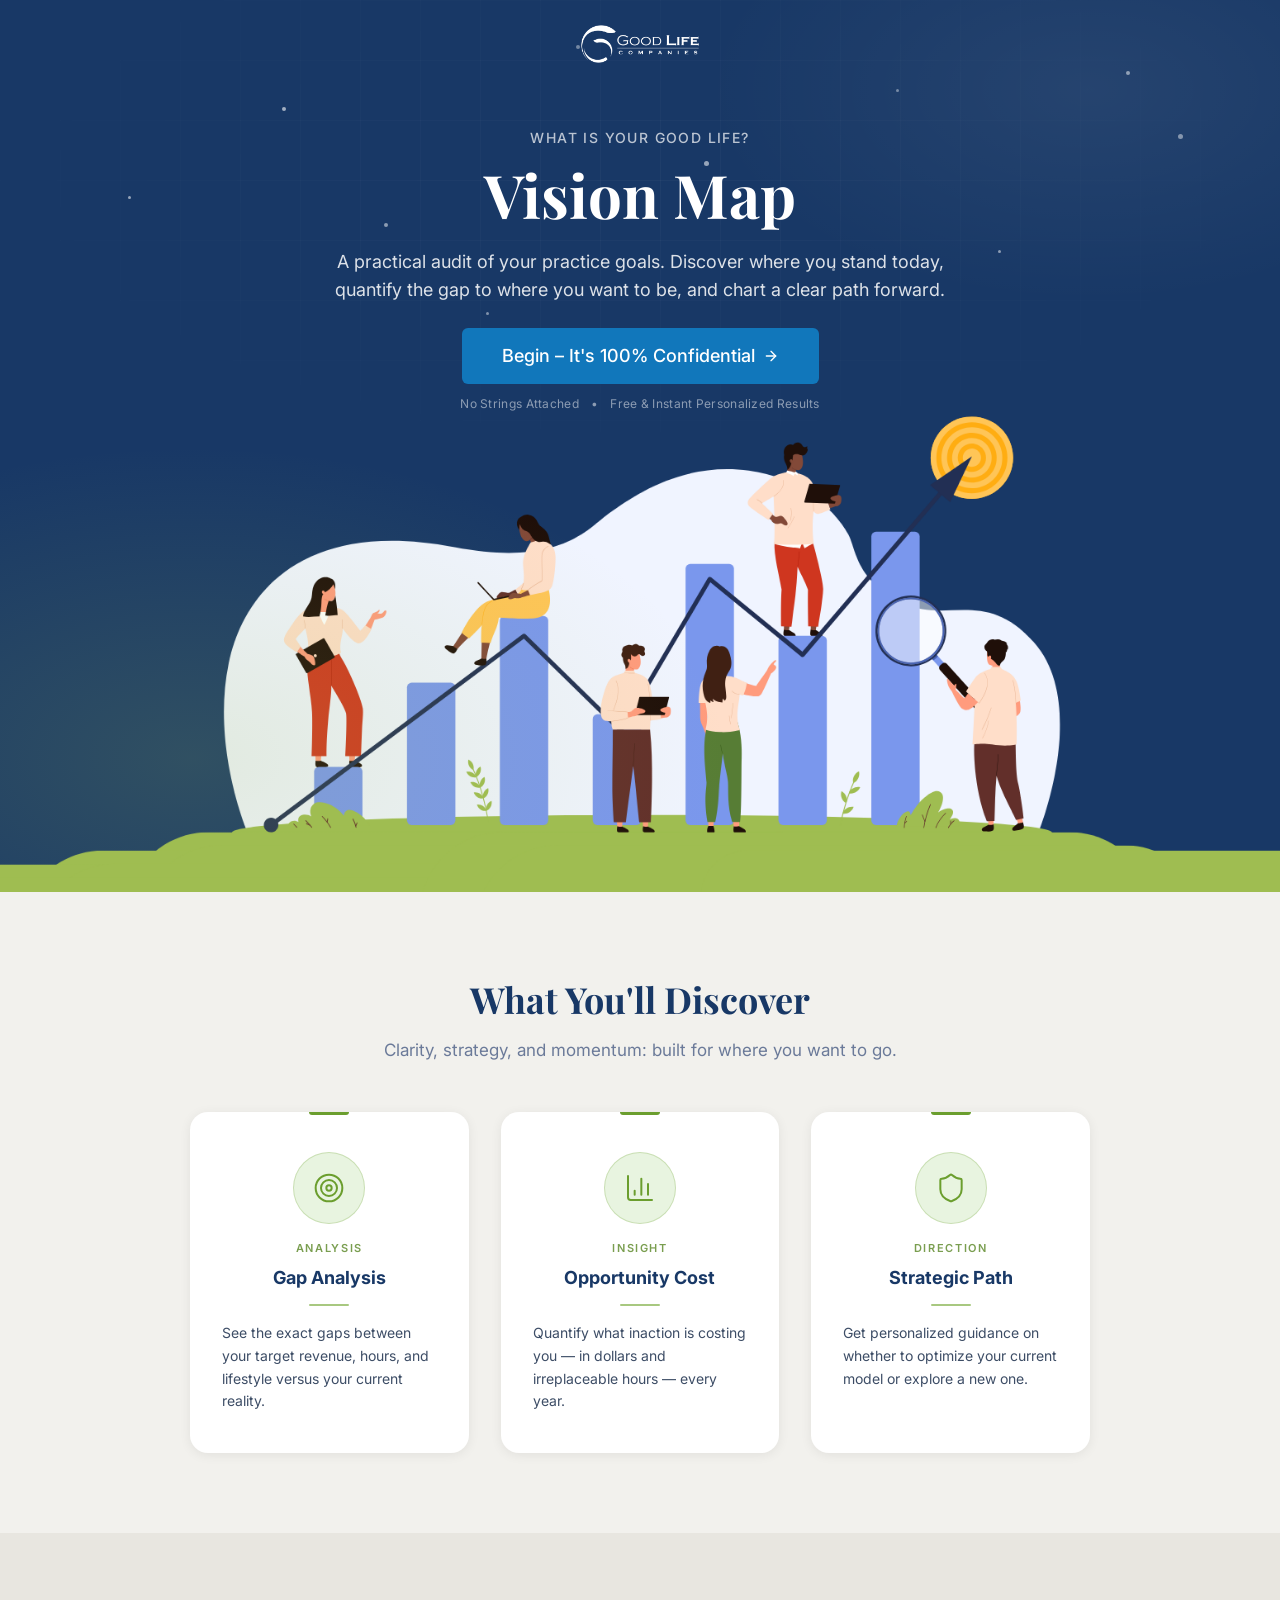
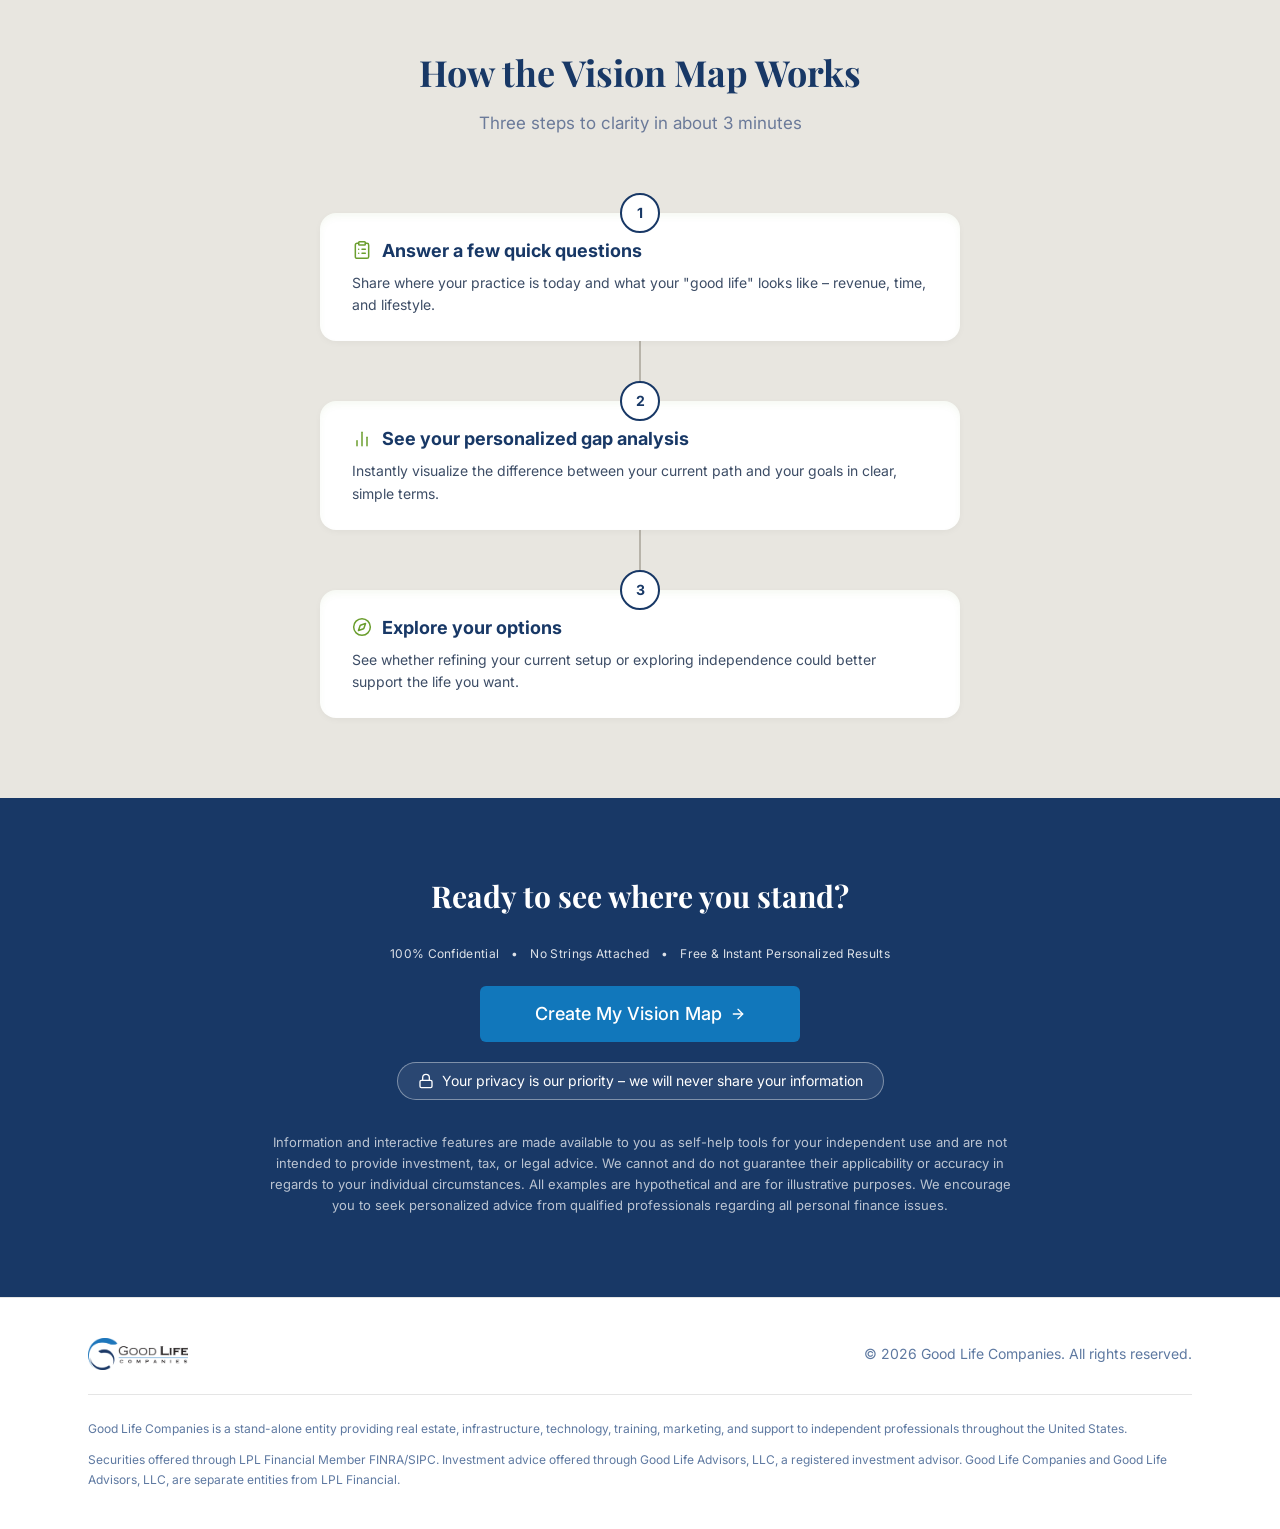
==== commit 44702c1c: "Vision Map: route lead form to msrothschild@icloud.com via FormSubmit; universal build - Replace Sup" ====
--- a/vision-map/index.html
+++ b/vision-map/index.html
@@ -53,8 +53,8 @@
         s.parentNode.insertBefore(b, s);
       })(window.lintrk);
     </script>
-    <script type="module" crossorigin src="/vision-map/assets/index-cSbqWLUm.js"></script>
-    <link rel="stylesheet" crossorigin href="/vision-map/assets/index-D58qnoRh.css">
+    <script type="module" crossorigin src="./assets/index-CUrtNctB.js"></script>
+    <link rel="stylesheet" crossorigin href="./assets/index-EKVRKjxw.css">
   </head>
 
   <body>
--- a/vision-map/assets/index-EKVRKjxw.css
+++ b/vision-map/assets/index-EKVRKjxw.css
@@ -0,0 +1 @@
+@import"https://fonts.googleapis.com/css2?family=Inter:wght@300;400;500;600;700&family=Playfair+Display:wght@600;700&display=swap";*,:before,:after{--tw-border-spacing-x: 0;--tw-border-spacing-y: 0;--tw-translate-x: 0;--tw-translate-y: 0;--tw-rotate: 0;--tw-skew-x: 0;--tw-skew-y: 0;--tw-scale-x: 1;--tw-scale-y: 1;--tw-pan-x: ;--tw-pan-y: ;--tw-pinch-zoom: ;--tw-scroll-snap-strictness: proximity;--tw-gradient-from-position: ;--tw-gradient-via-position: ;--tw-gradient-to-position: ;--tw-ordinal: ;--tw-slashed-zero: ;--tw-numeric-figure: ;--tw-numeric-spacing: ;--tw-numeric-fraction: ;--tw-ring-inset: ;--tw-ring-offset-width: 0px;--tw-ring-offset-color: #fff;--tw-ring-color: rgb(59 130 246 / .5);--tw-ring-offset-shadow: 0 0 #0000;--tw-ring-shadow: 0 0 #0000;--tw-shadow: 0 0 #0000;--tw-shadow-colored: 0 0 #0000;--tw-blur: ;--tw-brightness: ;--tw-contrast: ;--tw-grayscale: ;--tw-hue-rotate: ;--tw-invert: ;--tw-saturate: ;--tw-sepia: ;--tw-drop-shadow: ;--tw-backdrop-blur: ;--tw-backdrop-brightness: ;--tw-backdrop-contrast: ;--tw-backdrop-grayscale: ;--tw-backdrop-hue-rotate: ;--tw-backdrop-invert: ;--tw-backdrop-opacity: ;--tw-backdrop-saturate: ;--tw-backdrop-sepia: ;--tw-contain-size: ;--tw-contain-layout: ;--tw-contain-paint: ;--tw-contain-style: }::backdrop{--tw-border-spacing-x: 0;--tw-border-spacing-y: 0;--tw-translate-x: 0;--tw-translate-y: 0;--tw-rotate: 0;--tw-skew-x: 0;--tw-skew-y: 0;--tw-scale-x: 1;--tw-scale-y: 1;--tw-pan-x: ;--tw-pan-y: ;--tw-pinch-zoom: ;--tw-scroll-snap-strictness: proximity;--tw-gradient-from-position: ;--tw-gradient-via-position: ;--tw-gradient-to-position: ;--tw-ordinal: ;--tw-slashed-zero: ;--tw-numeric-figure: ;--tw-numeric-spacing: ;--tw-numeric-fraction: ;--tw-ring-inset: ;--tw-ring-offset-width: 0px;--tw-ring-offset-color: #fff;--tw-ring-color: rgb(59 130 246 / .5);--tw-ring-offset-shadow: 0 0 #0000;--tw-ring-shadow: 0 0 #0000;--tw-shadow: 0 0 #0000;--tw-shadow-colored: 0 0 #0000;--tw-blur: ;--tw-brightness: ;--tw-contrast: ;--tw-grayscale: ;--tw-hue-rotate: ;--tw-invert: ;--tw-saturate: ;--tw-sepia: ;--tw-drop-shadow: ;--tw-backdrop-blur: ;--tw-backdrop-brightness: ;--tw-backdrop-contrast: ;--tw-backdrop-grayscale: ;--tw-backdrop-hue-rotate: ;--tw-backdrop-invert: ;--tw-backdrop-opacity: ;--tw-backdrop-saturate: ;--tw-backdrop-sepia: ;--tw-contain-size: ;--tw-contain-layout: ;--tw-contain-paint: ;--tw-contain-style: }*,:before,:after{box-sizing:border-box;border-width:0;border-style:solid;border-color:#e5e7eb}:before,:after{--tw-content: ""}html,:host{line-height:1.5;-webkit-text-size-adjust:100%;-moz-tab-size:4;-o-tab-size:4;tab-size:4;font-family:Inter,system-ui,sans-serif;font-feature-settings:normal;font-variation-settings:normal;-webkit-tap-highlight-color:transparent}body{margin:0;line-height:inherit}hr{height:0;color:inherit;border-top-width:1px}abbr:where([title]){-webkit-text-decoration:underline dotted;text-decoration:underline dotted}h1,h2,h3,h4,h5,h6{font-size:inherit;font-weight:inherit}a{color:inherit;text-decoration:inherit}b,strong{font-weight:bolder}code,kbd,samp,pre{font-family:ui-monospace,SFMono-Regular,Menlo,Monaco,Consolas,Liberation Mono,Courier New,monospace;font-feature-settings:normal;font-variation-settings:normal;font-size:1em}small{font-size:80%}sub,sup{font-size:75%;line-height:0;position:relative;vertical-align:baseline}sub{bottom:-.25em}sup{top:-.5em}table{text-indent:0;border-color:inherit;border-collapse:collapse}button,input,optgroup,select,textarea{font-family:inherit;font-feature-settings:inherit;font-variation-settings:inherit;font-size:100%;font-weight:inherit;line-height:inherit;letter-spacing:inherit;color:inherit;margin:0;padding:0}button,select{text-transform:none}button,input:where([type=button]),input:where([type=reset]),input:where([type=submit]){-webkit-appearance:button;background-color:transparent;background-image:none}:-moz-focusring{outline:auto}:-moz-ui-invalid{box-shadow:none}progress{vertical-align:baseline}::-webkit-inner-spin-button,::-webkit-outer-spin-button{height:auto}[type=search]{-webkit-appearance:textfield;outline-offset:-2px}::-webkit-search-decoration{-webkit-appearance:none}::-webkit-file-upload-button{-webkit-appearance:button;font:inherit}summary{display:list-item}blockquote,dl,dd,h1,h2,h3,h4,h5,h6,hr,figure,p,pre{margin:0}fieldset{margin:0;padding:0}legend{padding:0}ol,ul,menu{list-style:none;margin:0;padding:0}dialog{padding:0}textarea{resize:vertical}input::-moz-placeholder,textarea::-moz-placeholder{opacity:1;color:#9ca3af}input::placeholder,textarea::placeholder{opacity:1;color:#9ca3af}button,[role=button]{cursor:pointer}:disabled{cursor:default}img,svg,video,canvas,audio,iframe,embed,object{display:block;vertical-align:middle}img,video{max-width:100%;height:auto}[hidden]:where(:not([hidden=until-found])){display:none}:root{--background: 0 0% 100%;--foreground: 216 26% 32%;--card: 0 0% 100%;--card-foreground: 216 26% 32%;--popover: 0 0% 100%;--popover-foreground: 216 26% 32%;--primary: 214 63% 25%;--primary-foreground: 0 0% 100%;--secondary: 0 0% 96%;--secondary-foreground: 214 63% 25%;--muted: 0 0% 96%;--muted-foreground: 216 26% 50%;--accent: 204 83% 40%;--accent-foreground: 0 0% 100%;--destructive: 0 84.2% 60.2%;--destructive-foreground: 0 0% 100%;--border: 0 0% 80%;--input: 0 0% 80%;--ring: 204 83% 40%;--radius: .5rem;--grass: 82 40% 53%;--grass-foreground: 0 0% 100%;--sidebar-background: 214 63% 25%;--sidebar-foreground: 0 0% 100%;--sidebar-primary: 204 83% 40%;--sidebar-primary-foreground: 0 0% 100%;--sidebar-accent: 216 26% 32%;--sidebar-accent-foreground: 0 0% 100%;--sidebar-border: 0 0% 80%;--sidebar-ring: 204 83% 40%}.dark{--background: 214 63% 10%;--foreground: 0 0% 96%;--card: 214 63% 14%;--card-foreground: 0 0% 96%;--popover: 214 63% 14%;--popover-foreground: 0 0% 96%;--primary: 204 83% 40%;--primary-foreground: 0 0% 100%;--secondary: 216 26% 22%;--secondary-foreground: 0 0% 96%;--muted: 216 26% 22%;--muted-foreground: 0 0% 70%;--accent: 204 83% 40%;--accent-foreground: 0 0% 100%;--destructive: 0 62.8% 30.6%;--destructive-foreground: 0 0% 100%;--border: 216 26% 22%;--input: 216 26% 22%;--ring: 204 83% 40%;--sidebar-background: 214 63% 10%;--sidebar-foreground: 0 0% 96%;--sidebar-primary: 204 83% 40%;--sidebar-primary-foreground: 0 0% 100%;--sidebar-accent: 216 26% 22%;--sidebar-accent-foreground: 0 0% 96%;--sidebar-border: 216 26% 22%;--sidebar-ring: 204 83% 40%}*{border-color:hsl(var(--border))}body{background-color:hsl(var(--background));font-family:Inter,system-ui,sans-serif;color:hsl(var(--foreground))}.sr-only{position:absolute;width:1px;height:1px;padding:0;margin:-1px;overflow:hidden;clip:rect(0,0,0,0);white-space:nowrap;border-width:0}.pointer-events-none{pointer-events:none}.pointer-events-auto{pointer-events:auto}.visible{visibility:visible}.invisible{visibility:hidden}.static{position:static}.fixed{position:fixed}.absolute{position:absolute}.relative{position:relative}.inset-0{top:0;right:0;bottom:0;left:0}.inset-x-0{left:0;right:0}.inset-y-0{top:0;bottom:0}.-bottom-12{bottom:-3rem}.-left-12{left:-3rem}.-right-12{right:-3rem}.-top-12{top:-3rem}.bottom-0{bottom:0}.left-0{left:0}.left-1{left:.25rem}.left-1\/2{left:50%}.left-2{left:.5rem}.left-\[50\%\]{left:50%}.right-0{right:0}.right-1{right:.25rem}.right-2{right:.5rem}.right-3{right:.75rem}.right-4{right:1rem}.top-0{top:0}.top-1\.5{top:.375rem}.top-1\/2{top:50%}.top-2{top:.5rem}.top-3{top:.75rem}.top-3\.5{top:.875rem}.top-4{top:1rem}.top-\[1px\]{top:1px}.top-\[50\%\]{top:50%}.top-\[60\%\]{top:60%}.top-full{top:100%}.z-0{z-index:0}.z-10{z-index:10}.z-20{z-index:20}.z-50{z-index:50}.z-\[100\]{z-index:100}.z-\[1\]{z-index:1}.-mx-1{margin-left:-.25rem;margin-right:-.25rem}.mx-2{margin-left:.5rem;margin-right:.5rem}.mx-3\.5{margin-left:.875rem;margin-right:.875rem}.mx-auto{margin-left:auto;margin-right:auto}.my-0\.5{margin-top:.125rem;margin-bottom:.125rem}.my-1{margin-top:.25rem;margin-bottom:.25rem}.-ml-4{margin-left:-1rem}.-mt-4{margin-top:-1rem}.mb-0\.5{margin-bottom:.125rem}.mb-1{margin-bottom:.25rem}.mb-12{margin-bottom:3rem}.mb-14{margin-bottom:3.5rem}.mb-2{margin-bottom:.5rem}.mb-3{margin-bottom:.75rem}.mb-4{margin-bottom:1rem}.mb-5{margin-bottom:1.25rem}.mb-6{margin-bottom:1.5rem}.mb-8{margin-bottom:2rem}.ml-1{margin-left:.25rem}.ml-auto{margin-left:auto}.mr-2{margin-right:.5rem}.mt-0\.5{margin-top:.125rem}.mt-1{margin-top:.25rem}.mt-1\.5{margin-top:.375rem}.mt-2{margin-top:.5rem}.mt-24{margin-top:6rem}.mt-3{margin-top:.75rem}.mt-4{margin-top:1rem}.mt-5{margin-top:1.25rem}.mt-6{margin-top:1.5rem}.mt-8{margin-top:2rem}.mt-auto{margin-top:auto}.block{display:block}.inline-block{display:inline-block}.flex{display:flex}.inline-flex{display:inline-flex}.table{display:table}.grid{display:grid}.hidden{display:none}.aspect-square{aspect-ratio:1 / 1}.aspect-video{aspect-ratio:16 / 9}.size-4{width:1rem;height:1rem}.h-1{height:.25rem}.h-1\.5{height:.375rem}.h-10{height:2.5rem}.h-11{height:2.75rem}.h-12{height:3rem}.h-14{height:3.5rem}.h-2{height:.5rem}.h-2\.5{height:.625rem}.h-24{height:6rem}.h-3{height:.75rem}.h-3\.5{height:.875rem}.h-4{height:1rem}.h-5{height:1.25rem}.h-6{height:1.5rem}.h-7{height:1.75rem}.h-72{height:18rem}.h-8{height:2rem}.h-9{height:2.25rem}.h-96{height:24rem}.h-\[1px\]{height:1px}.h-\[2px\]{height:2px}.h-\[3px\]{height:3px}.h-\[400px\]{height:400px}.h-\[var\(--radix-navigation-menu-viewport-height\)\]{height:var(--radix-navigation-menu-viewport-height)}.h-\[var\(--radix-select-trigger-height\)\]{height:var(--radix-select-trigger-height)}.h-auto{height:auto}.h-full{height:100%}.h-px{height:1px}.h-svh{height:100svh}.max-h-96{max-height:24rem}.max-h-\[300px\]{max-height:300px}.max-h-screen{max-height:100vh}.min-h-0{min-height:0px}.min-h-\[44px\]{min-height:44px}.min-h-\[80px\]{min-height:80px}.min-h-screen{min-height:100vh}.min-h-svh{min-height:100svh}.w-0{width:0px}.w-1{width:.25rem}.w-1\.5{width:.375rem}.w-1\/2{width:50%}.w-10{width:2.5rem}.w-11{width:2.75rem}.w-14{width:3.5rem}.w-2{width:.5rem}.w-2\.5{width:.625rem}.w-2\/3{width:66.666667%}.w-24{width:6rem}.w-3{width:.75rem}.w-3\.5{width:.875rem}.w-3\/4{width:75%}.w-4{width:1rem}.w-5{width:1.25rem}.w-6{width:1.5rem}.w-64{width:16rem}.w-7{width:1.75rem}.w-72{width:18rem}.w-8{width:2rem}.w-9{width:2.25rem}.w-96{width:24rem}.w-\[--sidebar-width\]{width:var(--sidebar-width)}.w-\[100px\]{width:100px}.w-\[1px\]{width:1px}.w-\[2px\]{width:2px}.w-\[500px\]{width:500px}.w-auto{width:auto}.w-full{width:100%}.w-max{width:-moz-max-content;width:max-content}.w-px{width:1px}.min-w-0{min-width:0px}.min-w-5{min-width:1.25rem}.min-w-\[12rem\]{min-width:12rem}.min-w-\[320px\]{min-width:320px}.min-w-\[8rem\]{min-width:8rem}.min-w-\[var\(--radix-select-trigger-width\)\]{min-width:var(--radix-select-trigger-width)}.max-w-2xl{max-width:42rem}.max-w-3xl{max-width:48rem}.max-w-4xl{max-width:56rem}.max-w-6xl{max-width:72rem}.max-w-\[--skeleton-width\]{max-width:var(--skeleton-width)}.max-w-\[760px\]{max-width:760px}.max-w-\[900px\]{max-width:900px}.max-w-lg{max-width:32rem}.max-w-max{max-width:-moz-max-content;max-width:max-content}.max-w-md{max-width:28rem}.flex-1{flex:1 1 0%}.shrink-0{flex-shrink:0}.grow{flex-grow:1}.grow-0{flex-grow:0}.basis-full{flex-basis:100%}.caption-bottom{caption-side:bottom}.border-collapse{border-collapse:collapse}.-translate-x-1\/2{--tw-translate-x: -50%;transform:translate(var(--tw-translate-x),var(--tw-translate-y)) rotate(var(--tw-rotate)) skew(var(--tw-skew-x)) skewY(var(--tw-skew-y)) scaleX(var(--tw-scale-x)) scaleY(var(--tw-scale-y))}.-translate-x-px{--tw-translate-x: -1px;transform:translate(var(--tw-translate-x),var(--tw-translate-y)) rotate(var(--tw-rotate)) skew(var(--tw-skew-x)) skewY(var(--tw-skew-y)) scaleX(var(--tw-scale-x)) scaleY(var(--tw-scale-y))}.-translate-y-1\/2{--tw-translate-y: -50%;transform:translate(var(--tw-translate-x),var(--tw-translate-y)) rotate(var(--tw-rotate)) skew(var(--tw-skew-x)) skewY(var(--tw-skew-y)) scaleX(var(--tw-scale-x)) scaleY(var(--tw-scale-y))}.translate-x-\[-50\%\]{--tw-translate-x: -50%;transform:translate(var(--tw-translate-x),var(--tw-translate-y)) rotate(var(--tw-rotate)) skew(var(--tw-skew-x)) skewY(var(--tw-skew-y)) scaleX(var(--tw-scale-x)) scaleY(var(--tw-scale-y))}.translate-x-px{--tw-translate-x: 1px;transform:translate(var(--tw-translate-x),var(--tw-translate-y)) rotate(var(--tw-rotate)) skew(var(--tw-skew-x)) skewY(var(--tw-skew-y)) scaleX(var(--tw-scale-x)) scaleY(var(--tw-scale-y))}.translate-y-\[-50\%\]{--tw-translate-y: -50%;transform:translate(var(--tw-translate-x),var(--tw-translate-y)) rotate(var(--tw-rotate)) skew(var(--tw-skew-x)) skewY(var(--tw-skew-y)) scaleX(var(--tw-scale-x)) scaleY(var(--tw-scale-y))}.rotate-45{--tw-rotate: 45deg;transform:translate(var(--tw-translate-x),var(--tw-translate-y)) rotate(var(--tw-rotate)) skew(var(--tw-skew-x)) skewY(var(--tw-skew-y)) scaleX(var(--tw-scale-x)) scaleY(var(--tw-scale-y))}.rotate-90{--tw-rotate: 90deg;transform:translate(var(--tw-translate-x),var(--tw-translate-y)) rotate(var(--tw-rotate)) skew(var(--tw-skew-x)) skewY(var(--tw-skew-y)) scaleX(var(--tw-scale-x)) scaleY(var(--tw-scale-y))}.transform{transform:translate(var(--tw-translate-x),var(--tw-translate-y)) rotate(var(--tw-rotate)) skew(var(--tw-skew-x)) skewY(var(--tw-skew-y)) scaleX(var(--tw-scale-x)) scaleY(var(--tw-scale-y))}@keyframes fade-in{0%{opacity:0;transform:translateY(10px)}to{opacity:1;transform:translateY(0)}}.animate-fade-in{animation:fade-in .5s ease-out forwards}@keyframes pulse{50%{opacity:.5}}.animate-pulse{animation:pulse 2s cubic-bezier(.4,0,.6,1) infinite}.animate-twinkle-1{animation:twinkle 3s ease-in-out infinite}.animate-twinkle-2{animation:twinkle 4s ease-in-out .5s infinite}.animate-twinkle-3{animation:twinkle 3.5s ease-in-out 1s infinite}.animate-twinkle-4{animation:twinkle 4.5s ease-in-out 1.5s infinite}@keyframes twinkle{0%,to{opacity:.2;transform:scale(1)}50%{opacity:.8;transform:scale(1.6)}}.animate-twinkle-5{animation:twinkle 3.8s ease-in-out .8s infinite}.cursor-default{cursor:default}.cursor-pointer{cursor:pointer}.touch-none{touch-action:none}.select-none{-webkit-user-select:none;-moz-user-select:none;user-select:none}.list-none{list-style-type:none}.grid-cols-2{grid-template-columns:repeat(2,minmax(0,1fr))}.grid-cols-4{grid-template-columns:repeat(4,minmax(0,1fr))}.grid-cols-\[1fr_1fr_1fr\]{grid-template-columns:1fr 1fr 1fr}.flex-row{flex-direction:row}.flex-col{flex-direction:column}.flex-col-reverse{flex-direction:column-reverse}.flex-wrap{flex-wrap:wrap}.items-start{align-items:flex-start}.items-end{align-items:flex-end}.items-center{align-items:center}.items-stretch{align-items:stretch}.justify-center{justify-content:center}.justify-between{justify-content:space-between}.gap-1{gap:.25rem}.gap-1\.5{gap:.375rem}.gap-2{gap:.5rem}.gap-2\.5{gap:.625rem}.gap-3{gap:.75rem}.gap-4{gap:1rem}.gap-6{gap:1.5rem}.gap-8{gap:2rem}.gap-\[3px\]{gap:3px}.space-x-1>:not([hidden])~:not([hidden]){--tw-space-x-reverse: 0;margin-right:calc(.25rem * var(--tw-space-x-reverse));margin-left:calc(.25rem * calc(1 - var(--tw-space-x-reverse)))}.space-x-4>:not([hidden])~:not([hidden]){--tw-space-x-reverse: 0;margin-right:calc(1rem * var(--tw-space-x-reverse));margin-left:calc(1rem * calc(1 - var(--tw-space-x-reverse)))}.space-y-1>:not([hidden])~:not([hidden]){--tw-space-y-reverse: 0;margin-top:calc(.25rem * calc(1 - var(--tw-space-y-reverse)));margin-bottom:calc(.25rem * var(--tw-space-y-reverse))}.space-y-1\.5>:not([hidden])~:not([hidden]){--tw-space-y-reverse: 0;margin-top:calc(.375rem * calc(1 - var(--tw-space-y-reverse)));margin-bottom:calc(.375rem * var(--tw-space-y-reverse))}.space-y-10>:not([hidden])~:not([hidden]){--tw-space-y-reverse: 0;margin-top:calc(2.5rem * calc(1 - var(--tw-space-y-reverse)));margin-bottom:calc(2.5rem * var(--tw-space-y-reverse))}.space-y-2>:not([hidden])~:not([hidden]){--tw-space-y-reverse: 0;margin-top:calc(.5rem * calc(1 - var(--tw-space-y-reverse)));margin-bottom:calc(.5rem * var(--tw-space-y-reverse))}.space-y-2\.5>:not([hidden])~:not([hidden]){--tw-space-y-reverse: 0;margin-top:calc(.625rem * calc(1 - var(--tw-space-y-reverse)));margin-bottom:calc(.625rem * var(--tw-space-y-reverse))}.space-y-3>:not([hidden])~:not([hidden]){--tw-space-y-reverse: 0;margin-top:calc(.75rem * calc(1 - var(--tw-space-y-reverse)));margin-bottom:calc(.75rem * var(--tw-space-y-reverse))}.space-y-4>:not([hidden])~:not([hidden]){--tw-space-y-reverse: 0;margin-top:calc(1rem * calc(1 - var(--tw-space-y-reverse)));margin-bottom:calc(1rem * var(--tw-space-y-reverse))}.space-y-5>:not([hidden])~:not([hidden]){--tw-space-y-reverse: 0;margin-top:calc(1.25rem * calc(1 - var(--tw-space-y-reverse)));margin-bottom:calc(1.25rem * var(--tw-space-y-reverse))}.space-y-6>:not([hidden])~:not([hidden]){--tw-space-y-reverse: 0;margin-top:calc(1.5rem * calc(1 - var(--tw-space-y-reverse)));margin-bottom:calc(1.5rem * var(--tw-space-y-reverse))}.overflow-auto{overflow:auto}.overflow-hidden{overflow:hidden}.overflow-y-auto{overflow-y:auto}.overflow-x-hidden{overflow-x:hidden}.whitespace-nowrap{white-space:nowrap}.break-words{overflow-wrap:break-word}.rounded{border-radius:.25rem}.rounded-2xl{border-radius:1rem}.rounded-\[18px\]{border-radius:18px}.rounded-\[2px\]{border-radius:2px}.rounded-\[inherit\]{border-radius:inherit}.rounded-full{border-radius:9999px}.rounded-lg{border-radius:var(--radius)}.rounded-md{border-radius:calc(var(--radius) - 2px)}.rounded-sm{border-radius:calc(var(--radius) - 4px)}.rounded-xl{border-radius:.75rem}.rounded-b-full{border-bottom-right-radius:9999px;border-bottom-left-radius:9999px}.rounded-t-\[10px\]{border-top-left-radius:10px;border-top-right-radius:10px}.rounded-tl-sm{border-top-left-radius:calc(var(--radius) - 4px)}.border{border-width:1px}.border-2{border-width:2px}.border-4{border-width:4px}.border-\[1\.5px\]{border-width:1.5px}.border-y{border-top-width:1px;border-bottom-width:1px}.border-b{border-bottom-width:1px}.border-l{border-left-width:1px}.border-r{border-right-width:1px}.border-t{border-top-width:1px}.border-dashed{border-style:dashed}.border-\[--color-border\]{border-color:var(--color-border)}.border-accent{border-color:hsl(var(--accent))}.border-accent\/30{border-color:hsl(var(--accent) / .3)}.border-accent\/40{border-color:hsl(var(--accent) / .4)}.border-amber-200{--tw-border-opacity: 1;border-color:rgb(253 230 138 / var(--tw-border-opacity, 1))}.border-border{border-color:hsl(var(--border))}.border-border\/50{border-color:hsl(var(--border) / .5)}.border-destructive{border-color:hsl(var(--destructive))}.border-destructive\/20{border-color:hsl(var(--destructive) / .2)}.border-destructive\/50{border-color:hsl(var(--destructive) / .5)}.border-input{border-color:hsl(var(--input))}.border-primary{border-color:hsl(var(--primary))}.border-sidebar-border{border-color:hsl(var(--sidebar-border))}.border-transparent{border-color:transparent}.border-white\/20{border-color:#fff3}.border-white\/30{border-color:#ffffff4d}.border-l-transparent{border-left-color:transparent}.border-t-transparent{border-top-color:transparent}.bg-\[--color-bg\]{background-color:var(--color-bg)}.bg-accent{background-color:hsl(var(--accent))}.bg-accent\/10{background-color:hsl(var(--accent) / .1)}.bg-accent\/5{background-color:hsl(var(--accent) / .05)}.bg-amber-50{--tw-bg-opacity: 1;background-color:rgb(255 251 235 / var(--tw-bg-opacity, 1))}.bg-background{background-color:hsl(var(--background))}.bg-background\/60{background-color:hsl(var(--background) / .6)}.bg-black\/80{background-color:#000c}.bg-border{background-color:hsl(var(--border))}.bg-card{background-color:hsl(var(--card))}.bg-destructive{background-color:hsl(var(--destructive))}.bg-destructive\/5{background-color:hsl(var(--destructive) / .05)}.bg-foreground{background-color:hsl(var(--foreground))}.bg-green-400{--tw-bg-opacity: 1;background-color:rgb(74 222 128 / var(--tw-bg-opacity, 1))}.bg-muted{background-color:hsl(var(--muted))}.bg-muted\/30{background-color:hsl(var(--muted) / .3)}.bg-muted\/50{background-color:hsl(var(--muted) / .5)}.bg-popover{background-color:hsl(var(--popover))}.bg-primary{background-color:hsl(var(--primary))}.bg-secondary{background-color:hsl(var(--secondary))}.bg-secondary\/30{background-color:hsl(var(--secondary) / .3)}.bg-sidebar{background-color:hsl(var(--sidebar-background))}.bg-sidebar-border{background-color:hsl(var(--sidebar-border))}.bg-transparent{background-color:transparent}.bg-white{--tw-bg-opacity: 1;background-color:rgb(255 255 255 / var(--tw-bg-opacity, 1))}.bg-white\/10{background-color:#ffffff1a}.bg-white\/20{background-color:#fff3}.bg-white\/30{background-color:#ffffff4d}.bg-white\/40{background-color:#fff6}.bg-white\/45{background-color:#ffffff73}.bg-white\/50{background-color:#ffffff80}.bg-white\/55{background-color:#ffffff8c}.bg-white\/60{background-color:#fff9}.bg-cover{background-size:cover}.bg-center{background-position:center}.bg-no-repeat{background-repeat:no-repeat}.fill-current{fill:currentColor}.p-0{padding:0}.p-1{padding:.25rem}.p-2{padding:.5rem}.p-3{padding:.75rem}.p-4{padding:1rem}.p-5{padding:1.25rem}.p-6{padding:1.5rem}.p-8{padding:2rem}.p-\[1px\]{padding:1px}.px-1{padding-left:.25rem;padding-right:.25rem}.px-10{padding-left:2.5rem;padding-right:2.5rem}.px-2{padding-left:.5rem;padding-right:.5rem}.px-2\.5{padding-left:.625rem;padding-right:.625rem}.px-3{padding-left:.75rem;padding-right:.75rem}.px-4{padding-left:1rem;padding-right:1rem}.px-5{padding-left:1.25rem;padding-right:1.25rem}.px-6{padding-left:1.5rem;padding-right:1.5rem}.px-8{padding-left:2rem;padding-right:2rem}.py-0\.5{padding-top:.125rem;padding-bottom:.125rem}.py-1{padding-top:.25rem;padding-bottom:.25rem}.py-1\.5{padding-top:.375rem;padding-bottom:.375rem}.py-10{padding-top:2.5rem;padding-bottom:2.5rem}.py-16{padding-top:4rem;padding-bottom:4rem}.py-2{padding-top:.5rem;padding-bottom:.5rem}.py-2\.5{padding-top:.625rem;padding-bottom:.625rem}.py-3{padding-top:.75rem;padding-bottom:.75rem}.py-4{padding-top:1rem;padding-bottom:1rem}.py-6{padding-top:1.5rem;padding-bottom:1.5rem}.py-8{padding-top:2rem;padding-bottom:2rem}.pb-3{padding-bottom:.75rem}.pb-4{padding-bottom:1rem}.pb-6{padding-bottom:1.5rem}.pb-\[340px\]{padding-bottom:340px}.pl-2\.5{padding-left:.625rem}.pl-4{padding-left:1rem}.pl-8{padding-left:2rem}.pr-2{padding-right:.5rem}.pr-2\.5{padding-right:.625rem}.pr-8{padding-right:2rem}.pt-0{padding-top:0}.pt-1{padding-top:.25rem}.pt-12{padding-top:3rem}.pt-2{padding-top:.5rem}.pt-20{padding-top:5rem}.pt-3{padding-top:.75rem}.pt-4{padding-top:1rem}.pt-6{padding-top:1.5rem}.text-left{text-align:left}.text-center{text-align:center}.align-middle{vertical-align:middle}.font-display{font-family:Playfair Display,Georgia,serif}.font-mono{font-family:ui-monospace,SFMono-Regular,Menlo,Monaco,Consolas,Liberation Mono,Courier New,monospace}.text-2xl{font-size:1.5rem;line-height:2rem}.text-3xl{font-size:1.875rem;line-height:2.25rem}.text-4xl{font-size:2.25rem;line-height:2.5rem}.text-\[0\.8rem\]{font-size:.8rem}.text-\[10px\]{font-size:10px}.text-\[11px\]{font-size:11px}.text-base{font-size:1rem;line-height:1.5rem}.text-lg{font-size:1.125rem;line-height:1.75rem}.text-sm{font-size:.875rem;line-height:1.25rem}.text-xl{font-size:1.25rem;line-height:1.75rem}.text-xs{font-size:.75rem;line-height:1rem}.font-bold{font-weight:700}.font-medium{font-weight:500}.font-normal{font-weight:400}.font-semibold{font-weight:600}.uppercase{text-transform:uppercase}.tabular-nums{--tw-numeric-spacing: tabular-nums;font-variant-numeric:var(--tw-ordinal) var(--tw-slashed-zero) var(--tw-numeric-figure) var(--tw-numeric-spacing) var(--tw-numeric-fraction)}.leading-none{line-height:1}.leading-relaxed{line-height:1.625}.leading-tight{line-height:1.25}.tracking-\[0\.15em\]{letter-spacing:.15em}.tracking-tight{letter-spacing:-.025em}.tracking-wide{letter-spacing:.025em}.tracking-wider{letter-spacing:.05em}.tracking-widest{letter-spacing:.1em}.text-accent{color:hsl(var(--accent))}.text-accent-foreground{color:hsl(var(--accent-foreground))}.text-amber-600{--tw-text-opacity: 1;color:rgb(217 119 6 / var(--tw-text-opacity, 1))}.text-card-foreground{color:hsl(var(--card-foreground))}.text-current{color:currentColor}.text-destructive{color:hsl(var(--destructive))}.text-destructive-foreground{color:hsl(var(--destructive-foreground))}.text-foreground{color:hsl(var(--foreground))}.text-foreground\/40{color:hsl(var(--foreground) / .4)}.text-foreground\/50{color:hsl(var(--foreground) / .5)}.text-muted-foreground{color:hsl(var(--muted-foreground))}.text-muted-foreground\/40{color:hsl(var(--muted-foreground) / .4)}.text-popover-foreground{color:hsl(var(--popover-foreground))}.text-primary{color:hsl(var(--primary))}.text-primary-foreground{color:hsl(var(--primary-foreground))}.text-secondary-foreground{color:hsl(var(--secondary-foreground))}.text-sidebar-foreground{color:hsl(var(--sidebar-foreground))}.text-sidebar-foreground\/70{color:hsl(var(--sidebar-foreground) / .7)}.text-white{--tw-text-opacity: 1;color:rgb(255 255 255 / var(--tw-text-opacity, 1))}.text-white\/30{color:#ffffff4d}.text-white\/50{color:#ffffff80}.text-white\/60{color:#fff9}.text-white\/70{color:#ffffffb3}.text-white\/80{color:#fffc}.underline{text-decoration-line:underline}.underline-offset-4{text-underline-offset:4px}.opacity-0{opacity:0}.opacity-15{opacity:.15}.opacity-20{opacity:.2}.opacity-50{opacity:.5}.opacity-60{opacity:.6}.opacity-70{opacity:.7}.opacity-80{opacity:.8}.opacity-85{opacity:.85}.opacity-90{opacity:.9}.opacity-\[0\.07\]{opacity:.07}.shadow-\[0_0_0_1px_hsl\(var\(--sidebar-border\)\)\]{--tw-shadow: 0 0 0 1px hsl(var(--sidebar-border));--tw-shadow-colored: 0 0 0 1px var(--tw-shadow-color);box-shadow:var(--tw-ring-offset-shadow, 0 0 #0000),var(--tw-ring-shadow, 0 0 #0000),var(--tw-shadow)}.shadow-lg{--tw-shadow: 0 10px 15px -3px rgb(0 0 0 / .1), 0 4px 6px -4px rgb(0 0 0 / .1);--tw-shadow-colored: 0 10px 15px -3px var(--tw-shadow-color), 0 4px 6px -4px var(--tw-shadow-color);box-shadow:var(--tw-ring-offset-shadow, 0 0 #0000),var(--tw-ring-shadow, 0 0 #0000),var(--tw-shadow)}.shadow-md{--tw-shadow: 0 4px 6px -1px rgb(0 0 0 / .1), 0 2px 4px -2px rgb(0 0 0 / .1);--tw-shadow-colored: 0 4px 6px -1px var(--tw-shadow-color), 0 2px 4px -2px var(--tw-shadow-color);box-shadow:var(--tw-ring-offset-shadow, 0 0 #0000),var(--tw-ring-shadow, 0 0 #0000),var(--tw-shadow)}.shadow-none{--tw-shadow: 0 0 #0000;--tw-shadow-colored: 0 0 #0000;box-shadow:var(--tw-ring-offset-shadow, 0 0 #0000),var(--tw-ring-shadow, 0 0 #0000),var(--tw-shadow)}.shadow-sm{--tw-shadow: 0 1px 2px 0 rgb(0 0 0 / .05);--tw-shadow-colored: 0 1px 2px 0 var(--tw-shadow-color);box-shadow:var(--tw-ring-offset-shadow, 0 0 #0000),var(--tw-ring-shadow, 0 0 #0000),var(--tw-shadow)}.shadow-xl{--tw-shadow: 0 20px 25px -5px rgb(0 0 0 / .1), 0 8px 10px -6px rgb(0 0 0 / .1);--tw-shadow-colored: 0 20px 25px -5px var(--tw-shadow-color), 0 8px 10px -6px var(--tw-shadow-color);box-shadow:var(--tw-ring-offset-shadow, 0 0 #0000),var(--tw-ring-shadow, 0 0 #0000),var(--tw-shadow)}.outline-none{outline:2px solid transparent;outline-offset:2px}.outline{outline-style:solid}.ring-0{--tw-ring-offset-shadow: var(--tw-ring-inset) 0 0 0 var(--tw-ring-offset-width) var(--tw-ring-offset-color);--tw-ring-shadow: var(--tw-ring-inset) 0 0 0 calc(0px + var(--tw-ring-offset-width)) var(--tw-ring-color);box-shadow:var(--tw-ring-offset-shadow),var(--tw-ring-shadow),var(--tw-shadow, 0 0 #0000)}.ring-2{--tw-ring-offset-shadow: var(--tw-ring-inset) 0 0 0 var(--tw-ring-offset-width) var(--tw-ring-offset-color);--tw-ring-shadow: var(--tw-ring-inset) 0 0 0 calc(2px + var(--tw-ring-offset-width)) var(--tw-ring-color);box-shadow:var(--tw-ring-offset-shadow),var(--tw-ring-shadow),var(--tw-shadow, 0 0 #0000)}.ring-ring{--tw-ring-color: hsl(var(--ring))}.ring-sidebar-ring{--tw-ring-color: hsl(var(--sidebar-ring))}.ring-offset-background{--tw-ring-offset-color: hsl(var(--background))}.blur{--tw-blur: blur(8px);filter:var(--tw-blur) var(--tw-brightness) var(--tw-contrast) var(--tw-grayscale) var(--tw-hue-rotate) var(--tw-invert) var(--tw-saturate) var(--tw-sepia) var(--tw-drop-shadow)}.blur-3xl{--tw-blur: blur(64px);filter:var(--tw-blur) var(--tw-brightness) var(--tw-contrast) var(--tw-grayscale) var(--tw-hue-rotate) var(--tw-invert) var(--tw-saturate) var(--tw-sepia) var(--tw-drop-shadow)}.blur-md{--tw-blur: blur(12px);filter:var(--tw-blur) var(--tw-brightness) var(--tw-contrast) var(--tw-grayscale) var(--tw-hue-rotate) var(--tw-invert) var(--tw-saturate) var(--tw-sepia) var(--tw-drop-shadow)}.invert{--tw-invert: invert(100%);filter:var(--tw-blur) var(--tw-brightness) var(--tw-contrast) var(--tw-grayscale) var(--tw-hue-rotate) var(--tw-invert) var(--tw-saturate) var(--tw-sepia) var(--tw-drop-shadow)}.filter{filter:var(--tw-blur) var(--tw-brightness) var(--tw-contrast) var(--tw-grayscale) var(--tw-hue-rotate) var(--tw-invert) var(--tw-saturate) var(--tw-sepia) var(--tw-drop-shadow)}.backdrop-blur-sm{--tw-backdrop-blur: blur(4px);-webkit-backdrop-filter:var(--tw-backdrop-blur) var(--tw-backdrop-brightness) var(--tw-backdrop-contrast) var(--tw-backdrop-grayscale) var(--tw-backdrop-hue-rotate) var(--tw-backdrop-invert) var(--tw-backdrop-opacity) var(--tw-backdrop-saturate) var(--tw-backdrop-sepia);backdrop-filter:var(--tw-backdrop-blur) var(--tw-backdrop-brightness) var(--tw-backdrop-contrast) var(--tw-backdrop-grayscale) var(--tw-backdrop-hue-rotate) var(--tw-backdrop-invert) var(--tw-backdrop-opacity) var(--tw-backdrop-saturate) var(--tw-backdrop-sepia)}.transition{transition-property:color,background-color,border-color,text-decoration-color,fill,stroke,opacity,box-shadow,transform,filter,-webkit-backdrop-filter;transition-property:color,background-color,border-color,text-decoration-color,fill,stroke,opacity,box-shadow,transform,filter,backdrop-filter;transition-property:color,background-color,border-color,text-decoration-color,fill,stroke,opacity,box-shadow,transform,filter,backdrop-filter,-webkit-backdrop-filter;transition-timing-function:cubic-bezier(.4,0,.2,1);transition-duration:.15s}.transition-\[left\,right\,width\]{transition-property:left,right,width;transition-timing-function:cubic-bezier(.4,0,.2,1);transition-duration:.15s}.transition-\[margin\,opa\]{transition-property:margin,opa;transition-timing-function:cubic-bezier(.4,0,.2,1);transition-duration:.15s}.transition-\[width\,height\,padding\]{transition-property:width,height,padding;transition-timing-function:cubic-bezier(.4,0,.2,1);transition-duration:.15s}.transition-\[width\]{transition-property:width;transition-timing-function:cubic-bezier(.4,0,.2,1);transition-duration:.15s}.transition-all{transition-property:all;transition-timing-function:cubic-bezier(.4,0,.2,1);transition-duration:.15s}.transition-colors{transition-property:color,background-color,border-color,text-decoration-color,fill,stroke;transition-timing-function:cubic-bezier(.4,0,.2,1);transition-duration:.15s}.transition-opacity{transition-property:opacity;transition-timing-function:cubic-bezier(.4,0,.2,1);transition-duration:.15s}.transition-transform{transition-property:transform;transition-timing-function:cubic-bezier(.4,0,.2,1);transition-duration:.15s}.duration-100{transition-duration:.1s}.duration-1000{transition-duration:1s}.duration-200{transition-duration:.2s}.duration-300{transition-duration:.3s}.ease-in-out{transition-timing-function:cubic-bezier(.4,0,.2,1)}.ease-linear{transition-timing-function:linear}.ease-out{transition-timing-function:cubic-bezier(0,0,.2,1)}@keyframes enter{0%{opacity:var(--tw-enter-opacity, 1);transform:translate3d(var(--tw-enter-translate-x, 0),var(--tw-enter-translate-y, 0),0) scale3d(var(--tw-enter-scale, 1),var(--tw-enter-scale, 1),var(--tw-enter-scale, 1)) rotate(var(--tw-enter-rotate, 0))}}@keyframes exit{to{opacity:var(--tw-exit-opacity, 1);transform:translate3d(var(--tw-exit-translate-x, 0),var(--tw-exit-translate-y, 0),0) scale3d(var(--tw-exit-scale, 1),var(--tw-exit-scale, 1),var(--tw-exit-scale, 1)) rotate(var(--tw-exit-rotate, 0))}}.animate-in{animation-name:enter;animation-duration:.15s;--tw-enter-opacity: initial;--tw-enter-scale: initial;--tw-enter-rotate: initial;--tw-enter-translate-x: initial;--tw-enter-translate-y: initial}.fade-in-0{--tw-enter-opacity: 0}.fade-in-80{--tw-enter-opacity: .8}.zoom-in-95{--tw-enter-scale: .95}.duration-100{animation-duration:.1s}.duration-1000{animation-duration:1s}.duration-200{animation-duration:.2s}.duration-300{animation-duration:.3s}.ease-in-out{animation-timing-function:cubic-bezier(.4,0,.2,1)}.ease-linear{animation-timing-function:linear}.ease-out{animation-timing-function:cubic-bezier(0,0,.2,1)}.file\:border-0::file-selector-button{border-width:0px}.file\:bg-transparent::file-selector-button{background-color:transparent}.file\:text-sm::file-selector-button{font-size:.875rem;line-height:1.25rem}.file\:font-medium::file-selector-button{font-weight:500}.file\:text-foreground::file-selector-button{color:hsl(var(--foreground))}.placeholder\:text-muted-foreground::-moz-placeholder{color:hsl(var(--muted-foreground))}.placeholder\:text-muted-foreground::placeholder{color:hsl(var(--muted-foreground))}.placeholder\:text-white\/30::-moz-placeholder{color:#ffffff4d}.placeholder\:text-white\/30::placeholder{color:#ffffff4d}.after\:absolute:after{content:var(--tw-content);position:absolute}.after\:-inset-2:after{content:var(--tw-content);top:-.5rem;right:-.5rem;bottom:-.5rem;left:-.5rem}.after\:inset-y-0:after{content:var(--tw-content);top:0;bottom:0}.after\:left-1\/2:after{content:var(--tw-content);left:50%}.after\:w-1:after{content:var(--tw-content);width:.25rem}.after\:w-\[2px\]:after{content:var(--tw-content);width:2px}.after\:-translate-x-1\/2:after{content:var(--tw-content);--tw-translate-x: -50%;transform:translate(var(--tw-translate-x),var(--tw-translate-y)) rotate(var(--tw-rotate)) skew(var(--tw-skew-x)) skewY(var(--tw-skew-y)) scaleX(var(--tw-scale-x)) scaleY(var(--tw-scale-y))}.first\:rounded-l-md:first-child{border-top-left-radius:calc(var(--radius) - 2px);border-bottom-left-radius:calc(var(--radius) - 2px)}.first\:border-l:first-child{border-left-width:1px}.last\:rounded-r-md:last-child{border-top-right-radius:calc(var(--radius) - 2px);border-bottom-right-radius:calc(var(--radius) - 2px)}.focus-within\:relative:focus-within{position:relative}.focus-within\:z-20:focus-within{z-index:20}.hover\:border-accent\/50:hover{border-color:hsl(var(--accent) / .5)}.hover\:bg-accent:hover{background-color:hsl(var(--accent))}.hover\:bg-accent\/90:hover{background-color:hsl(var(--accent) / .9)}.hover\:bg-destructive\/80:hover{background-color:hsl(var(--destructive) / .8)}.hover\:bg-destructive\/90:hover{background-color:hsl(var(--destructive) / .9)}.hover\:bg-muted:hover{background-color:hsl(var(--muted))}.hover\:bg-muted\/50:hover{background-color:hsl(var(--muted) / .5)}.hover\:bg-primary:hover{background-color:hsl(var(--primary))}.hover\:bg-primary\/80:hover{background-color:hsl(var(--primary) / .8)}.hover\:bg-primary\/90:hover{background-color:hsl(var(--primary) / .9)}.hover\:bg-secondary:hover{background-color:hsl(var(--secondary))}.hover\:bg-secondary\/50:hover{background-color:hsl(var(--secondary) / .5)}.hover\:bg-secondary\/80:hover{background-color:hsl(var(--secondary) / .8)}.hover\:bg-sidebar-accent:hover{background-color:hsl(var(--sidebar-accent))}.hover\:text-accent-foreground:hover{color:hsl(var(--accent-foreground))}.hover\:text-foreground:hover{color:hsl(var(--foreground))}.hover\:text-muted-foreground:hover{color:hsl(var(--muted-foreground))}.hover\:text-primary-foreground:hover{color:hsl(var(--primary-foreground))}.hover\:text-primary\/90:hover{color:hsl(var(--primary) / .9)}.hover\:text-sidebar-accent-foreground:hover{color:hsl(var(--sidebar-accent-foreground))}.hover\:underline:hover{text-decoration-line:underline}.hover\:opacity-100:hover{opacity:1}.hover\:shadow-\[0_0_0_1px_hsl\(var\(--sidebar-accent\)\)\]:hover{--tw-shadow: 0 0 0 1px hsl(var(--sidebar-accent));--tw-shadow-colored: 0 0 0 1px var(--tw-shadow-color);box-shadow:var(--tw-ring-offset-shadow, 0 0 #0000),var(--tw-ring-shadow, 0 0 #0000),var(--tw-shadow)}.hover\:shadow-md:hover{--tw-shadow: 0 4px 6px -1px rgb(0 0 0 / .1), 0 2px 4px -2px rgb(0 0 0 / .1);--tw-shadow-colored: 0 4px 6px -1px var(--tw-shadow-color), 0 2px 4px -2px var(--tw-shadow-color);box-shadow:var(--tw-ring-offset-shadow, 0 0 #0000),var(--tw-ring-shadow, 0 0 #0000),var(--tw-shadow)}.hover\:after\:bg-sidebar-border:hover:after{content:var(--tw-content);background-color:hsl(var(--sidebar-border))}.focus\:border-white\/40:focus{border-color:#fff6}.focus\:bg-accent:focus{background-color:hsl(var(--accent))}.focus\:bg-primary:focus{background-color:hsl(var(--primary))}.focus\:text-accent-foreground:focus{color:hsl(var(--accent-foreground))}.focus\:text-primary-foreground:focus{color:hsl(var(--primary-foreground))}.focus\:opacity-100:focus{opacity:1}.focus\:outline-none:focus{outline:2px solid transparent;outline-offset:2px}.focus\:ring-2:focus{--tw-ring-offset-shadow: var(--tw-ring-inset) 0 0 0 var(--tw-ring-offset-width) var(--tw-ring-offset-color);--tw-ring-shadow: var(--tw-ring-inset) 0 0 0 calc(2px + var(--tw-ring-offset-width)) var(--tw-ring-color);box-shadow:var(--tw-ring-offset-shadow),var(--tw-ring-shadow),var(--tw-shadow, 0 0 #0000)}.focus\:ring-ring:focus{--tw-ring-color: hsl(var(--ring))}.focus\:ring-white\/20:focus{--tw-ring-color: rgb(255 255 255 / .2)}.focus\:ring-offset-2:focus{--tw-ring-offset-width: 2px}.focus-visible\:outline-none:focus-visible{outline:2px solid transparent;outline-offset:2px}.focus-visible\:ring-1:focus-visible{--tw-ring-offset-shadow: var(--tw-ring-inset) 0 0 0 var(--tw-ring-offset-width) var(--tw-ring-offset-color);--tw-ring-shadow: var(--tw-ring-inset) 0 0 0 calc(1px + var(--tw-ring-offset-width)) var(--tw-ring-color);box-shadow:var(--tw-ring-offset-shadow),var(--tw-ring-shadow),var(--tw-shadow, 0 0 #0000)}.focus-visible\:ring-2:focus-visible{--tw-ring-offset-shadow: var(--tw-ring-inset) 0 0 0 var(--tw-ring-offset-width) var(--tw-ring-offset-color);--tw-ring-shadow: var(--tw-ring-inset) 0 0 0 calc(2px + var(--tw-ring-offset-width)) var(--tw-ring-color);box-shadow:var(--tw-ring-offset-shadow),var(--tw-ring-shadow),var(--tw-shadow, 0 0 #0000)}.focus-visible\:ring-ring:focus-visible{--tw-ring-color: hsl(var(--ring))}.focus-visible\:ring-sidebar-ring:focus-visible{--tw-ring-color: hsl(var(--sidebar-ring))}.focus-visible\:ring-offset-1:focus-visible{--tw-ring-offset-width: 1px}.focus-visible\:ring-offset-2:focus-visible{--tw-ring-offset-width: 2px}.focus-visible\:ring-offset-background:focus-visible{--tw-ring-offset-color: hsl(var(--background))}.active\:bg-sidebar-accent:active{background-color:hsl(var(--sidebar-accent))}.active\:text-sidebar-accent-foreground:active{color:hsl(var(--sidebar-accent-foreground))}.disabled\:pointer-events-none:disabled{pointer-events:none}.disabled\:cursor-not-allowed:disabled{cursor:not-allowed}.disabled\:opacity-50:disabled{opacity:.5}.group\/menu-item:focus-within .group-focus-within\/menu-item\:opacity-100{opacity:1}.group\/menu-item:hover .group-hover\/menu-item\:opacity-100,.group:hover .group-hover\:opacity-100{opacity:1}.group.destructive .group-\[\.destructive\]\:border-muted\/40{border-color:hsl(var(--muted) / .4)}.group.toaster .group-\[\.toaster\]\:border-border{border-color:hsl(var(--border))}.group.toast .group-\[\.toast\]\:bg-muted{background-color:hsl(var(--muted))}.group.toast .group-\[\.toast\]\:bg-primary{background-color:hsl(var(--primary))}.group.toaster .group-\[\.toaster\]\:bg-background{background-color:hsl(var(--background))}.group.destructive .group-\[\.destructive\]\:text-red-300{--tw-text-opacity: 1;color:rgb(252 165 165 / var(--tw-text-opacity, 1))}.group.toast .group-\[\.toast\]\:text-muted-foreground{color:hsl(var(--muted-foreground))}.group.toast .group-\[\.toast\]\:text-primary-foreground{color:hsl(var(--primary-foreground))}.group.toaster .group-\[\.toaster\]\:text-foreground{color:hsl(var(--foreground))}.group.toaster .group-\[\.toaster\]\:shadow-lg{--tw-shadow: 0 10px 15px -3px rgb(0 0 0 / .1), 0 4px 6px -4px rgb(0 0 0 / .1);--tw-shadow-colored: 0 10px 15px -3px var(--tw-shadow-color), 0 4px 6px -4px var(--tw-shadow-color);box-shadow:var(--tw-ring-offset-shadow, 0 0 #0000),var(--tw-ring-shadow, 0 0 #0000),var(--tw-shadow)}.group.destructive .group-\[\.destructive\]\:hover\:border-destructive\/30:hover{border-color:hsl(var(--destructive) / .3)}.group.destructive .group-\[\.destructive\]\:hover\:bg-destructive:hover{background-color:hsl(var(--destructive))}.group.destructive .group-\[\.destructive\]\:hover\:text-destructive-foreground:hover{color:hsl(var(--destructive-foreground))}.group.destructive .group-\[\.destructive\]\:hover\:text-red-50:hover{--tw-text-opacity: 1;color:rgb(254 242 242 / var(--tw-text-opacity, 1))}.group.destructive .group-\[\.destructive\]\:focus\:ring-destructive:focus{--tw-ring-color: hsl(var(--destructive))}.group.destructive .group-\[\.destructive\]\:focus\:ring-red-400:focus{--tw-ring-opacity: 1;--tw-ring-color: rgb(248 113 113 / var(--tw-ring-opacity, 1))}.group.destructive .group-\[\.destructive\]\:focus\:ring-offset-red-600:focus{--tw-ring-offset-color: #dc2626}.peer\/menu-button:hover~.peer-hover\/menu-button\:text-sidebar-accent-foreground{color:hsl(var(--sidebar-accent-foreground))}.peer:disabled~.peer-disabled\:cursor-not-allowed{cursor:not-allowed}.peer:disabled~.peer-disabled\:opacity-70{opacity:.7}.has-\[\[data-variant\=inset\]\]\:bg-sidebar:has([data-variant=inset]){background-color:hsl(var(--sidebar-background))}.has-\[\:disabled\]\:opacity-50:has(:disabled){opacity:.5}.group\/menu-item:has([data-sidebar=menu-action]) .group-has-\[\[data-sidebar\=menu-action\]\]\/menu-item\:pr-8{padding-right:2rem}.aria-disabled\:pointer-events-none[aria-disabled=true]{pointer-events:none}.aria-disabled\:opacity-50[aria-disabled=true]{opacity:.5}.aria-selected\:bg-accent[aria-selected=true]{background-color:hsl(var(--accent))}.aria-selected\:bg-accent\/50[aria-selected=true]{background-color:hsl(var(--accent) / .5)}.aria-selected\:text-accent-foreground[aria-selected=true]{color:hsl(var(--accent-foreground))}.aria-selected\:text-muted-foreground[aria-selected=true]{color:hsl(var(--muted-foreground))}.aria-selected\:opacity-100[aria-selected=true]{opacity:1}.aria-selected\:opacity-30[aria-selected=true]{opacity:.3}.data-\[disabled\=true\]\:pointer-events-none[data-disabled=true],.data-\[disabled\]\:pointer-events-none[data-disabled]{pointer-events:none}.data-\[panel-group-direction\=vertical\]\:h-px[data-panel-group-direction=vertical]{height:1px}.data-\[panel-group-direction\=vertical\]\:w-full[data-panel-group-direction=vertical]{width:100%}.data-\[side\=bottom\]\:translate-y-1[data-side=bottom]{--tw-translate-y: .25rem;transform:translate(var(--tw-translate-x),var(--tw-translate-y)) rotate(var(--tw-rotate)) skew(var(--tw-skew-x)) skewY(var(--tw-skew-y)) scaleX(var(--tw-scale-x)) scaleY(var(--tw-scale-y))}.data-\[side\=left\]\:-translate-x-1[data-side=left]{--tw-translate-x: -.25rem;transform:translate(var(--tw-translate-x),var(--tw-translate-y)) rotate(var(--tw-rotate)) skew(var(--tw-skew-x)) skewY(var(--tw-skew-y)) scaleX(var(--tw-scale-x)) scaleY(var(--tw-scale-y))}.data-\[side\=right\]\:translate-x-1[data-side=right]{--tw-translate-x: .25rem;transform:translate(var(--tw-translate-x),var(--tw-translate-y)) rotate(var(--tw-rotate)) skew(var(--tw-skew-x)) skewY(var(--tw-skew-y)) scaleX(var(--tw-scale-x)) scaleY(var(--tw-scale-y))}.data-\[side\=top\]\:-translate-y-1[data-side=top]{--tw-translate-y: -.25rem;transform:translate(var(--tw-translate-x),var(--tw-translate-y)) rotate(var(--tw-rotate)) skew(var(--tw-skew-x)) skewY(var(--tw-skew-y)) scaleX(var(--tw-scale-x)) scaleY(var(--tw-scale-y))}.data-\[state\=checked\]\:translate-x-5[data-state=checked]{--tw-translate-x: 1.25rem;transform:translate(var(--tw-translate-x),var(--tw-translate-y)) rotate(var(--tw-rotate)) skew(var(--tw-skew-x)) skewY(var(--tw-skew-y)) scaleX(var(--tw-scale-x)) scaleY(var(--tw-scale-y))}.data-\[state\=unchecked\]\:translate-x-0[data-state=unchecked],.data-\[swipe\=cancel\]\:translate-x-0[data-swipe=cancel]{--tw-translate-x: 0px;transform:translate(var(--tw-translate-x),var(--tw-translate-y)) rotate(var(--tw-rotate)) skew(var(--tw-skew-x)) skewY(var(--tw-skew-y)) scaleX(var(--tw-scale-x)) scaleY(var(--tw-scale-y))}.data-\[swipe\=end\]\:translate-x-\[var\(--radix-toast-swipe-end-x\)\][data-swipe=end]{--tw-translate-x: var(--radix-toast-swipe-end-x);transform:translate(var(--tw-translate-x),var(--tw-translate-y)) rotate(var(--tw-rotate)) skew(var(--tw-skew-x)) skewY(var(--tw-skew-y)) scaleX(var(--tw-scale-x)) scaleY(var(--tw-scale-y))}.data-\[swipe\=move\]\:translate-x-\[var\(--radix-toast-swipe-move-x\)\][data-swipe=move]{--tw-translate-x: var(--radix-toast-swipe-move-x);transform:translate(var(--tw-translate-x),var(--tw-translate-y)) rotate(var(--tw-rotate)) skew(var(--tw-skew-x)) skewY(var(--tw-skew-y)) scaleX(var(--tw-scale-x)) scaleY(var(--tw-scale-y))}@keyframes accordion-up{0%{height:var(--radix-accordion-content-height)}to{height:0}}.data-\[state\=closed\]\:animate-accordion-up[data-state=closed]{animation:accordion-up .2s ease-out}@keyframes accordion-down{0%{height:0}to{height:var(--radix-accordion-content-height)}}.data-\[state\=open\]\:animate-accordion-down[data-state=open]{animation:accordion-down .2s ease-out}.data-\[panel-group-direction\=vertical\]\:flex-col[data-panel-group-direction=vertical]{flex-direction:column}.data-\[active\=true\]\:bg-sidebar-accent[data-active=true]{background-color:hsl(var(--sidebar-accent))}.data-\[active\]\:bg-accent\/50[data-active]{background-color:hsl(var(--accent) / .5)}.data-\[selected\=\'true\'\]\:bg-accent[data-selected=true]{background-color:hsl(var(--accent))}.data-\[state\=active\]\:bg-background[data-state=active]{background-color:hsl(var(--background))}.data-\[state\=checked\]\:bg-primary[data-state=checked]{background-color:hsl(var(--primary))}.data-\[state\=on\]\:bg-accent[data-state=on],.data-\[state\=open\]\:bg-accent[data-state=open]{background-color:hsl(var(--accent))}.data-\[state\=open\]\:bg-accent\/50[data-state=open]{background-color:hsl(var(--accent) / .5)}.data-\[state\=open\]\:bg-secondary[data-state=open]{background-color:hsl(var(--secondary))}.data-\[state\=selected\]\:bg-muted[data-state=selected]{background-color:hsl(var(--muted))}.data-\[state\=unchecked\]\:bg-input[data-state=unchecked]{background-color:hsl(var(--input))}.data-\[active\=true\]\:font-medium[data-active=true]{font-weight:500}.data-\[active\=true\]\:text-sidebar-accent-foreground[data-active=true]{color:hsl(var(--sidebar-accent-foreground))}.data-\[selected\=true\]\:text-accent-foreground[data-selected=true]{color:hsl(var(--accent-foreground))}.data-\[state\=active\]\:text-foreground[data-state=active]{color:hsl(var(--foreground))}.data-\[state\=checked\]\:text-primary-foreground[data-state=checked]{color:hsl(var(--primary-foreground))}.data-\[state\=on\]\:text-accent-foreground[data-state=on],.data-\[state\=open\]\:text-accent-foreground[data-state=open]{color:hsl(var(--accent-foreground))}.data-\[state\=open\]\:text-muted-foreground[data-state=open]{color:hsl(var(--muted-foreground))}.data-\[disabled\=true\]\:opacity-50[data-disabled=true],.data-\[disabled\]\:opacity-50[data-disabled]{opacity:.5}.data-\[state\=open\]\:opacity-100[data-state=open]{opacity:1}.data-\[state\=active\]\:shadow-sm[data-state=active]{--tw-shadow: 0 1px 2px 0 rgb(0 0 0 / .05);--tw-shadow-colored: 0 1px 2px 0 var(--tw-shadow-color);box-shadow:var(--tw-ring-offset-shadow, 0 0 #0000),var(--tw-ring-shadow, 0 0 #0000),var(--tw-shadow)}.data-\[swipe\=move\]\:transition-none[data-swipe=move]{transition-property:none}.data-\[state\=closed\]\:duration-300[data-state=closed]{transition-duration:.3s}.data-\[state\=open\]\:duration-500[data-state=open]{transition-duration:.5s}.data-\[motion\^\=from-\]\:animate-in[data-motion^=from-],.data-\[state\=open\]\:animate-in[data-state=open],.data-\[state\=visible\]\:animate-in[data-state=visible]{animation-name:enter;animation-duration:.15s;--tw-enter-opacity: initial;--tw-enter-scale: initial;--tw-enter-rotate: initial;--tw-enter-translate-x: initial;--tw-enter-translate-y: initial}.data-\[motion\^\=to-\]\:animate-out[data-motion^=to-],.data-\[state\=closed\]\:animate-out[data-state=closed],.data-\[state\=hidden\]\:animate-out[data-state=hidden],.data-\[swipe\=end\]\:animate-out[data-swipe=end]{animation-name:exit;animation-duration:.15s;--tw-exit-opacity: initial;--tw-exit-scale: initial;--tw-exit-rotate: initial;--tw-exit-translate-x: initial;--tw-exit-translate-y: initial}.data-\[motion\^\=from-\]\:fade-in[data-motion^=from-]{--tw-enter-opacity: 0}.data-\[motion\^\=to-\]\:fade-out[data-motion^=to-],.data-\[state\=closed\]\:fade-out-0[data-state=closed]{--tw-exit-opacity: 0}.data-\[state\=closed\]\:fade-out-80[data-state=closed]{--tw-exit-opacity: .8}.data-\[state\=hidden\]\:fade-out[data-state=hidden]{--tw-exit-opacity: 0}.data-\[state\=open\]\:fade-in-0[data-state=open],.data-\[state\=visible\]\:fade-in[data-state=visible]{--tw-enter-opacity: 0}.data-\[state\=closed\]\:zoom-out-95[data-state=closed]{--tw-exit-scale: .95}.data-\[state\=open\]\:zoom-in-90[data-state=open]{--tw-enter-scale: .9}.data-\[state\=open\]\:zoom-in-95[data-state=open]{--tw-enter-scale: .95}.data-\[motion\=from-end\]\:slide-in-from-right-52[data-motion=from-end]{--tw-enter-translate-x: 13rem}.data-\[motion\=from-start\]\:slide-in-from-left-52[data-motion=from-start]{--tw-enter-translate-x: -13rem}.data-\[motion\=to-end\]\:slide-out-to-right-52[data-motion=to-end]{--tw-exit-translate-x: 13rem}.data-\[motion\=to-start\]\:slide-out-to-left-52[data-motion=to-start]{--tw-exit-translate-x: -13rem}.data-\[side\=bottom\]\:slide-in-from-top-2[data-side=bottom]{--tw-enter-translate-y: -.5rem}.data-\[side\=left\]\:slide-in-from-right-2[data-side=left]{--tw-enter-translate-x: .5rem}.data-\[side\=right\]\:slide-in-from-left-2[data-side=right]{--tw-enter-translate-x: -.5rem}.data-\[side\=top\]\:slide-in-from-bottom-2[data-side=top]{--tw-enter-translate-y: .5rem}.data-\[state\=closed\]\:slide-out-to-bottom[data-state=closed]{--tw-exit-translate-y: 100%}.data-\[state\=closed\]\:slide-out-to-left[data-state=closed]{--tw-exit-translate-x: -100%}.data-\[state\=closed\]\:slide-out-to-left-1\/2[data-state=closed]{--tw-exit-translate-x: -50%}.data-\[state\=closed\]\:slide-out-to-right[data-state=closed],.data-\[state\=closed\]\:slide-out-to-right-full[data-state=closed]{--tw-exit-translate-x: 100%}.data-\[state\=closed\]\:slide-out-to-top[data-state=closed]{--tw-exit-translate-y: -100%}.data-\[state\=closed\]\:slide-out-to-top-\[48\%\][data-state=closed]{--tw-exit-translate-y: -48%}.data-\[state\=open\]\:slide-in-from-bottom[data-state=open]{--tw-enter-translate-y: 100%}.data-\[state\=open\]\:slide-in-from-left[data-state=open]{--tw-enter-translate-x: -100%}.data-\[state\=open\]\:slide-in-from-left-1\/2[data-state=open]{--tw-enter-translate-x: -50%}.data-\[state\=open\]\:slide-in-from-right[data-state=open]{--tw-enter-translate-x: 100%}.data-\[state\=open\]\:slide-in-from-top[data-state=open]{--tw-enter-translate-y: -100%}.data-\[state\=open\]\:slide-in-from-top-\[48\%\][data-state=open]{--tw-enter-translate-y: -48%}.data-\[state\=open\]\:slide-in-from-top-full[data-state=open]{--tw-enter-translate-y: -100%}.data-\[state\=closed\]\:duration-300[data-state=closed]{animation-duration:.3s}.data-\[state\=open\]\:duration-500[data-state=open]{animation-duration:.5s}.data-\[panel-group-direction\=vertical\]\:after\:left-0[data-panel-group-direction=vertical]:after{content:var(--tw-content);left:0}.data-\[panel-group-direction\=vertical\]\:after\:h-1[data-panel-group-direction=vertical]:after{content:var(--tw-content);height:.25rem}.data-\[panel-group-direction\=vertical\]\:after\:w-full[data-panel-group-direction=vertical]:after{content:var(--tw-content);width:100%}.data-\[panel-group-direction\=vertical\]\:after\:-translate-y-1\/2[data-panel-group-direction=vertical]:after{content:var(--tw-content);--tw-translate-y: -50%;transform:translate(var(--tw-translate-x),var(--tw-translate-y)) rotate(var(--tw-rotate)) skew(var(--tw-skew-x)) skewY(var(--tw-skew-y)) scaleX(var(--tw-scale-x)) scaleY(var(--tw-scale-y))}.data-\[panel-group-direction\=vertical\]\:after\:translate-x-0[data-panel-group-direction=vertical]:after{content:var(--tw-content);--tw-translate-x: 0px;transform:translate(var(--tw-translate-x),var(--tw-translate-y)) rotate(var(--tw-rotate)) skew(var(--tw-skew-x)) skewY(var(--tw-skew-y)) scaleX(var(--tw-scale-x)) scaleY(var(--tw-scale-y))}.data-\[state\=open\]\:hover\:bg-sidebar-accent:hover[data-state=open]{background-color:hsl(var(--sidebar-accent))}.data-\[state\=open\]\:hover\:text-sidebar-accent-foreground:hover[data-state=open]{color:hsl(var(--sidebar-accent-foreground))}.group[data-collapsible=offcanvas] .group-data-\[collapsible\=offcanvas\]\:left-\[calc\(var\(--sidebar-width\)\*-1\)\]{left:calc(var(--sidebar-width) * -1)}.group[data-collapsible=offcanvas] .group-data-\[collapsible\=offcanvas\]\:right-\[calc\(var\(--sidebar-width\)\*-1\)\]{right:calc(var(--sidebar-width) * -1)}.group[data-side=left] .group-data-\[side\=left\]\:-right-4{right:-1rem}.group[data-side=right] .group-data-\[side\=right\]\:left-0{left:0}.group[data-collapsible=icon] .group-data-\[collapsible\=icon\]\:-mt-8{margin-top:-2rem}.group[data-collapsible=icon] .group-data-\[collapsible\=icon\]\:hidden{display:none}.group[data-collapsible=icon] .group-data-\[collapsible\=icon\]\:\!size-8{width:2rem!important;height:2rem!important}.group[data-collapsible=icon] .group-data-\[collapsible\=icon\]\:w-\[--sidebar-width-icon\]{width:var(--sidebar-width-icon)}.group[data-collapsible=icon] .group-data-\[collapsible\=icon\]\:w-\[calc\(var\(--sidebar-width-icon\)_\+_theme\(spacing\.4\)\)\]{width:calc(var(--sidebar-width-icon) + 1rem)}.group[data-collapsible=icon] .group-data-\[collapsible\=icon\]\:w-\[calc\(var\(--sidebar-width-icon\)_\+_theme\(spacing\.4\)_\+2px\)\]{width:calc(var(--sidebar-width-icon) + 1rem + 2px)}.group[data-collapsible=offcanvas] .group-data-\[collapsible\=offcanvas\]\:w-0{width:0px}.group[data-collapsible=offcanvas] .group-data-\[collapsible\=offcanvas\]\:translate-x-0{--tw-translate-x: 0px;transform:translate(var(--tw-translate-x),var(--tw-translate-y)) rotate(var(--tw-rotate)) skew(var(--tw-skew-x)) skewY(var(--tw-skew-y)) scaleX(var(--tw-scale-x)) scaleY(var(--tw-scale-y))}.group[data-side=right] .group-data-\[side\=right\]\:rotate-180,.group[data-state=open] .group-data-\[state\=open\]\:rotate-180{--tw-rotate: 180deg;transform:translate(var(--tw-translate-x),var(--tw-translate-y)) rotate(var(--tw-rotate)) skew(var(--tw-skew-x)) skewY(var(--tw-skew-y)) scaleX(var(--tw-scale-x)) scaleY(var(--tw-scale-y))}.group[data-collapsible=icon] .group-data-\[collapsible\=icon\]\:overflow-hidden{overflow:hidden}.group[data-variant=floating] .group-data-\[variant\=floating\]\:rounded-lg{border-radius:var(--radius)}.group[data-variant=floating] .group-data-\[variant\=floating\]\:border{border-width:1px}.group[data-side=left] .group-data-\[side\=left\]\:border-r{border-right-width:1px}.group[data-side=right] .group-data-\[side\=right\]\:border-l{border-left-width:1px}.group[data-variant=floating] .group-data-\[variant\=floating\]\:border-sidebar-border{border-color:hsl(var(--sidebar-border))}.group[data-collapsible=icon] .group-data-\[collapsible\=icon\]\:\!p-0{padding:0!important}.group[data-collapsible=icon] .group-data-\[collapsible\=icon\]\:\!p-2{padding:.5rem!important}.group[data-collapsible=icon] .group-data-\[collapsible\=icon\]\:opacity-0{opacity:0}.group[data-variant=floating] .group-data-\[variant\=floating\]\:shadow{--tw-shadow: 0 1px 3px 0 rgb(0 0 0 / .1), 0 1px 2px -1px rgb(0 0 0 / .1);--tw-shadow-colored: 0 1px 3px 0 var(--tw-shadow-color), 0 1px 2px -1px var(--tw-shadow-color);box-shadow:var(--tw-ring-offset-shadow, 0 0 #0000),var(--tw-ring-shadow, 0 0 #0000),var(--tw-shadow)}.group[data-collapsible=offcanvas] .group-data-\[collapsible\=offcanvas\]\:after\:left-full:after{content:var(--tw-content);left:100%}.group[data-collapsible=offcanvas] .group-data-\[collapsible\=offcanvas\]\:hover\:bg-sidebar:hover{background-color:hsl(var(--sidebar-background))}.peer\/menu-button[data-size=default]~.peer-data-\[size\=default\]\/menu-button\:top-1\.5{top:.375rem}.peer\/menu-button[data-size=lg]~.peer-data-\[size\=lg\]\/menu-button\:top-2\.5{top:.625rem}.peer\/menu-button[data-size=sm]~.peer-data-\[size\=sm\]\/menu-button\:top-1{top:.25rem}.peer[data-variant=inset]~.peer-data-\[variant\=inset\]\:min-h-\[calc\(100svh-theme\(spacing\.4\)\)\]{min-height:calc(100svh - 1rem)}.peer\/menu-button[data-active=true]~.peer-data-\[active\=true\]\/menu-button\:text-sidebar-accent-foreground{color:hsl(var(--sidebar-accent-foreground))}.dark\:border-amber-800:is(.dark *){--tw-border-opacity: 1;border-color:rgb(146 64 14 / var(--tw-border-opacity, 1))}.dark\:border-destructive:is(.dark *){border-color:hsl(var(--destructive))}.dark\:bg-amber-950\/20:is(.dark *){background-color:#451a0333}@media (min-width: 640px){.sm\:bottom-0{bottom:0}.sm\:right-0{right:0}.sm\:top-auto{top:auto}.sm\:mt-0{margin-top:0}.sm\:flex{display:flex}.sm\:w-auto{width:auto}.sm\:max-w-sm{max-width:24rem}.sm\:flex-row{flex-direction:row}.sm\:flex-col{flex-direction:column}.sm\:items-end{align-items:flex-end}.sm\:justify-end{justify-content:flex-end}.sm\:gap-2\.5{gap:.625rem}.sm\:space-x-2>:not([hidden])~:not([hidden]){--tw-space-x-reverse: 0;margin-right:calc(.5rem * var(--tw-space-x-reverse));margin-left:calc(.5rem * calc(1 - var(--tw-space-x-reverse)))}.sm\:space-x-4>:not([hidden])~:not([hidden]){--tw-space-x-reverse: 0;margin-right:calc(1rem * var(--tw-space-x-reverse));margin-left:calc(1rem * calc(1 - var(--tw-space-x-reverse)))}.sm\:space-y-0>:not([hidden])~:not([hidden]){--tw-space-y-reverse: 0;margin-top:calc(0px * calc(1 - var(--tw-space-y-reverse)));margin-bottom:calc(0px * var(--tw-space-y-reverse))}.sm\:rounded-lg{border-radius:var(--radius)}.sm\:px-6{padding-left:1.5rem;padding-right:1.5rem}.sm\:text-left{text-align:left}.data-\[state\=open\]\:sm\:slide-in-from-bottom-full[data-state=open]{--tw-enter-translate-y: 100%}}@media (min-width: 768px){.md\:absolute{position:absolute}.md\:block{display:block}.md\:flex{display:flex}.md\:grid{display:grid}.md\:hidden{display:none}.md\:w-\[var\(--radix-navigation-menu-viewport-width\)\]{width:var(--radix-navigation-menu-viewport-width)}.md\:w-auto{width:auto}.md\:max-w-\[420px\]{max-width:420px}.md\:grid-cols-2{grid-template-columns:repeat(2,minmax(0,1fr))}.md\:grid-cols-3{grid-template-columns:repeat(3,minmax(0,1fr))}.md\:grid-cols-4{grid-template-columns:repeat(4,minmax(0,1fr))}.md\:grid-cols-\[1fr_1fr_1fr\]{grid-template-columns:1fr 1fr 1fr}.md\:flex-row{flex-direction:row}.md\:items-center{align-items:center}.md\:gap-10{gap:2.5rem}.md\:gap-3{gap:.75rem}.md\:space-y-0>:not([hidden])~:not([hidden]){--tw-space-y-reverse: 0;margin-top:calc(0px * calc(1 - var(--tw-space-y-reverse)));margin-bottom:calc(0px * var(--tw-space-y-reverse))}.md\:p-10{padding:2.5rem}.md\:p-8{padding:2rem}.md\:px-8{padding-left:2rem;padding-right:2rem}.md\:py-20{padding-top:5rem;padding-bottom:5rem}.md\:pb-\[420px\]{padding-bottom:420px}.md\:pt-16{padding-top:4rem}.md\:pt-20{padding-top:5rem}.md\:pt-28{padding-top:7rem}.md\:text-3xl{font-size:1.875rem;line-height:2.25rem}.md\:text-4xl{font-size:2.25rem;line-height:2.5rem}.md\:text-5xl{font-size:3rem;line-height:1}.md\:text-lg{font-size:1.125rem;line-height:1.75rem}.md\:text-sm{font-size:.875rem;line-height:1.25rem}.md\:opacity-0{opacity:0}.after\:md\:hidden:after{content:var(--tw-content);display:none}.peer[data-variant=inset]~.md\:peer-data-\[variant\=inset\]\:m-2{margin:.5rem}.peer[data-state=collapsed][data-variant=inset]~.md\:peer-data-\[state\=collapsed\]\:peer-data-\[variant\=inset\]\:ml-2{margin-left:.5rem}.peer[data-variant=inset]~.md\:peer-data-\[variant\=inset\]\:ml-0{margin-left:0}.peer[data-variant=inset]~.md\:peer-data-\[variant\=inset\]\:rounded-xl{border-radius:.75rem}.peer[data-variant=inset]~.md\:peer-data-\[variant\=inset\]\:shadow{--tw-shadow: 0 1px 3px 0 rgb(0 0 0 / .1), 0 1px 2px -1px rgb(0 0 0 / .1);--tw-shadow-colored: 0 1px 3px 0 var(--tw-shadow-color), 0 1px 2px -1px var(--tw-shadow-color);box-shadow:var(--tw-ring-offset-shadow, 0 0 #0000),var(--tw-ring-shadow, 0 0 #0000),var(--tw-shadow)}}@media (min-width: 1024px){.lg\:pb-\[480px\]{padding-bottom:480px}.lg\:text-6xl{font-size:3.75rem;line-height:1}}.\[\&\:has\(\[aria-selected\]\)\]\:bg-accent:has([aria-selected]){background-color:hsl(var(--accent))}.first\:\[\&\:has\(\[aria-selected\]\)\]\:rounded-l-md:has([aria-selected]):first-child{border-top-left-radius:calc(var(--radius) - 2px);border-bottom-left-radius:calc(var(--radius) - 2px)}.last\:\[\&\:has\(\[aria-selected\]\)\]\:rounded-r-md:has([aria-selected]):last-child{border-top-right-radius:calc(var(--radius) - 2px);border-bottom-right-radius:calc(var(--radius) - 2px)}.\[\&\:has\(\[aria-selected\]\.day-outside\)\]\:bg-accent\/50:has([aria-selected].day-outside){background-color:hsl(var(--accent) / .5)}.\[\&\:has\(\[aria-selected\]\.day-range-end\)\]\:rounded-r-md:has([aria-selected].day-range-end){border-top-right-radius:calc(var(--radius) - 2px);border-bottom-right-radius:calc(var(--radius) - 2px)}.\[\&\:has\(\[role\=checkbox\]\)\]\:pr-0:has([role=checkbox]){padding-right:0}.\[\&\>button\]\:hidden>button{display:none}.\[\&\>span\:last-child\]\:truncate>span:last-child{overflow:hidden;text-overflow:ellipsis;white-space:nowrap}.\[\&\>span\]\:line-clamp-1>span{overflow:hidden;display:-webkit-box;-webkit-box-orient:vertical;-webkit-line-clamp:1}.\[\&\>svg\+div\]\:translate-y-\[-3px\]>svg+div{--tw-translate-y: -3px;transform:translate(var(--tw-translate-x),var(--tw-translate-y)) rotate(var(--tw-rotate)) skew(var(--tw-skew-x)) skewY(var(--tw-skew-y)) scaleX(var(--tw-scale-x)) scaleY(var(--tw-scale-y))}.\[\&\>svg\]\:absolute>svg{position:absolute}.\[\&\>svg\]\:left-4>svg{left:1rem}.\[\&\>svg\]\:top-4>svg{top:1rem}.\[\&\>svg\]\:size-3\.5>svg{width:.875rem;height:.875rem}.\[\&\>svg\]\:size-4>svg{width:1rem;height:1rem}.\[\&\>svg\]\:h-2\.5>svg{height:.625rem}.\[\&\>svg\]\:h-3>svg{height:.75rem}.\[\&\>svg\]\:w-2\.5>svg{width:.625rem}.\[\&\>svg\]\:w-3>svg{width:.75rem}.\[\&\>svg\]\:shrink-0>svg{flex-shrink:0}.\[\&\>svg\]\:text-destructive>svg{color:hsl(var(--destructive))}.\[\&\>svg\]\:text-foreground>svg{color:hsl(var(--foreground))}.\[\&\>svg\]\:text-muted-foreground>svg{color:hsl(var(--muted-foreground))}.\[\&\>svg\]\:text-sidebar-accent-foreground>svg{color:hsl(var(--sidebar-accent-foreground))}.\[\&\>svg\~\*\]\:pl-7>svg~*{padding-left:1.75rem}.\[\&\>tr\]\:last\:border-b-0:last-child>tr{border-bottom-width:0px}.\[\&\[data-panel-group-direction\=vertical\]\>div\]\:rotate-90[data-panel-group-direction=vertical]>div{--tw-rotate: 90deg;transform:translate(var(--tw-translate-x),var(--tw-translate-y)) rotate(var(--tw-rotate)) skew(var(--tw-skew-x)) skewY(var(--tw-skew-y)) scaleX(var(--tw-scale-x)) scaleY(var(--tw-scale-y))}.\[\&\[data-state\=open\]\>svg\]\:rotate-180[data-state=open]>svg{--tw-rotate: 180deg;transform:translate(var(--tw-translate-x),var(--tw-translate-y)) rotate(var(--tw-rotate)) skew(var(--tw-skew-x)) skewY(var(--tw-skew-y)) scaleX(var(--tw-scale-x)) scaleY(var(--tw-scale-y))}.\[\&_\.recharts-cartesian-axis-tick_text\]\:fill-muted-foreground .recharts-cartesian-axis-tick text{fill:hsl(var(--muted-foreground))}.\[\&_\.recharts-cartesian-grid_line\[stroke\=\'\#ccc\'\]\]\:stroke-border\/50 .recharts-cartesian-grid line[stroke="#ccc"]{stroke:hsl(var(--border) / .5)}.\[\&_\.recharts-curve\.recharts-tooltip-cursor\]\:stroke-border .recharts-curve.recharts-tooltip-cursor{stroke:hsl(var(--border))}.\[\&_\.recharts-dot\[stroke\=\'\#fff\'\]\]\:stroke-transparent .recharts-dot[stroke="#fff"]{stroke:transparent}.\[\&_\.recharts-layer\]\:outline-none .recharts-layer{outline:2px solid transparent;outline-offset:2px}.\[\&_\.recharts-polar-grid_\[stroke\=\'\#ccc\'\]\]\:stroke-border .recharts-polar-grid [stroke="#ccc"]{stroke:hsl(var(--border))}.\[\&_\.recharts-radial-bar-background-sector\]\:fill-muted .recharts-radial-bar-background-sector,.\[\&_\.recharts-rectangle\.recharts-tooltip-cursor\]\:fill-muted .recharts-rectangle.recharts-tooltip-cursor{fill:hsl(var(--muted))}.\[\&_\.recharts-reference-line_\[stroke\=\'\#ccc\'\]\]\:stroke-border .recharts-reference-line [stroke="#ccc"]{stroke:hsl(var(--border))}.\[\&_\.recharts-sector\[stroke\=\'\#fff\'\]\]\:stroke-transparent .recharts-sector[stroke="#fff"]{stroke:transparent}.\[\&_\.recharts-sector\]\:outline-none .recharts-sector,.\[\&_\.recharts-surface\]\:outline-none .recharts-surface{outline:2px solid transparent;outline-offset:2px}.\[\&_\[cmdk-group-heading\]\]\:px-2 [cmdk-group-heading]{padding-left:.5rem;padding-right:.5rem}.\[\&_\[cmdk-group-heading\]\]\:py-1\.5 [cmdk-group-heading]{padding-top:.375rem;padding-bottom:.375rem}.\[\&_\[cmdk-group-heading\]\]\:text-xs [cmdk-group-heading]{font-size:.75rem;line-height:1rem}.\[\&_\[cmdk-group-heading\]\]\:font-medium [cmdk-group-heading]{font-weight:500}.\[\&_\[cmdk-group-heading\]\]\:text-muted-foreground [cmdk-group-heading]{color:hsl(var(--muted-foreground))}.\[\&_\[cmdk-group\]\:not\(\[hidden\]\)_\~\[cmdk-group\]\]\:pt-0 [cmdk-group]:not([hidden])~[cmdk-group]{padding-top:0}.\[\&_\[cmdk-group\]\]\:px-2 [cmdk-group]{padding-left:.5rem;padding-right:.5rem}.\[\&_\[cmdk-input-wrapper\]_svg\]\:h-5 [cmdk-input-wrapper] svg{height:1.25rem}.\[\&_\[cmdk-input-wrapper\]_svg\]\:w-5 [cmdk-input-wrapper] svg{width:1.25rem}.\[\&_\[cmdk-input\]\]\:h-12 [cmdk-input]{height:3rem}.\[\&_\[cmdk-item\]\]\:px-2 [cmdk-item]{padding-left:.5rem;padding-right:.5rem}.\[\&_\[cmdk-item\]\]\:py-3 [cmdk-item]{padding-top:.75rem;padding-bottom:.75rem}.\[\&_\[cmdk-item\]_svg\]\:h-5 [cmdk-item] svg{height:1.25rem}.\[\&_\[cmdk-item\]_svg\]\:w-5 [cmdk-item] svg{width:1.25rem}.\[\&_p\]\:leading-relaxed p{line-height:1.625}.\[\&_svg\]\:pointer-events-none svg{pointer-events:none}.\[\&_svg\]\:size-4 svg{width:1rem;height:1rem}.\[\&_svg\]\:shrink-0 svg{flex-shrink:0}.\[\&_tr\:last-child\]\:border-0 tr:last-child{border-width:0px}.\[\&_tr\]\:border-b tr{border-bottom-width:1px}[data-side=left][data-collapsible=offcanvas] .\[\[data-side\=left\]\[data-collapsible\=offcanvas\]_\&\]\:-right-2{right:-.5rem}[data-side=left][data-state=collapsed] .\[\[data-side\=left\]\[data-state\=collapsed\]_\&\]\:cursor-e-resize{cursor:e-resize}[data-side=left] .\[\[data-side\=left\]_\&\]\:cursor-w-resize{cursor:w-resize}[data-side=right][data-collapsible=offcanvas] .\[\[data-side\=right\]\[data-collapsible\=offcanvas\]_\&\]\:-left-2{left:-.5rem}[data-side=right][data-state=collapsed] .\[\[data-side\=right\]\[data-state\=collapsed\]_\&\]\:cursor-w-resize{cursor:w-resize}[data-side=right] .\[\[data-side\=right\]_\&\]\:cursor-e-resize{cursor:e-resize}
